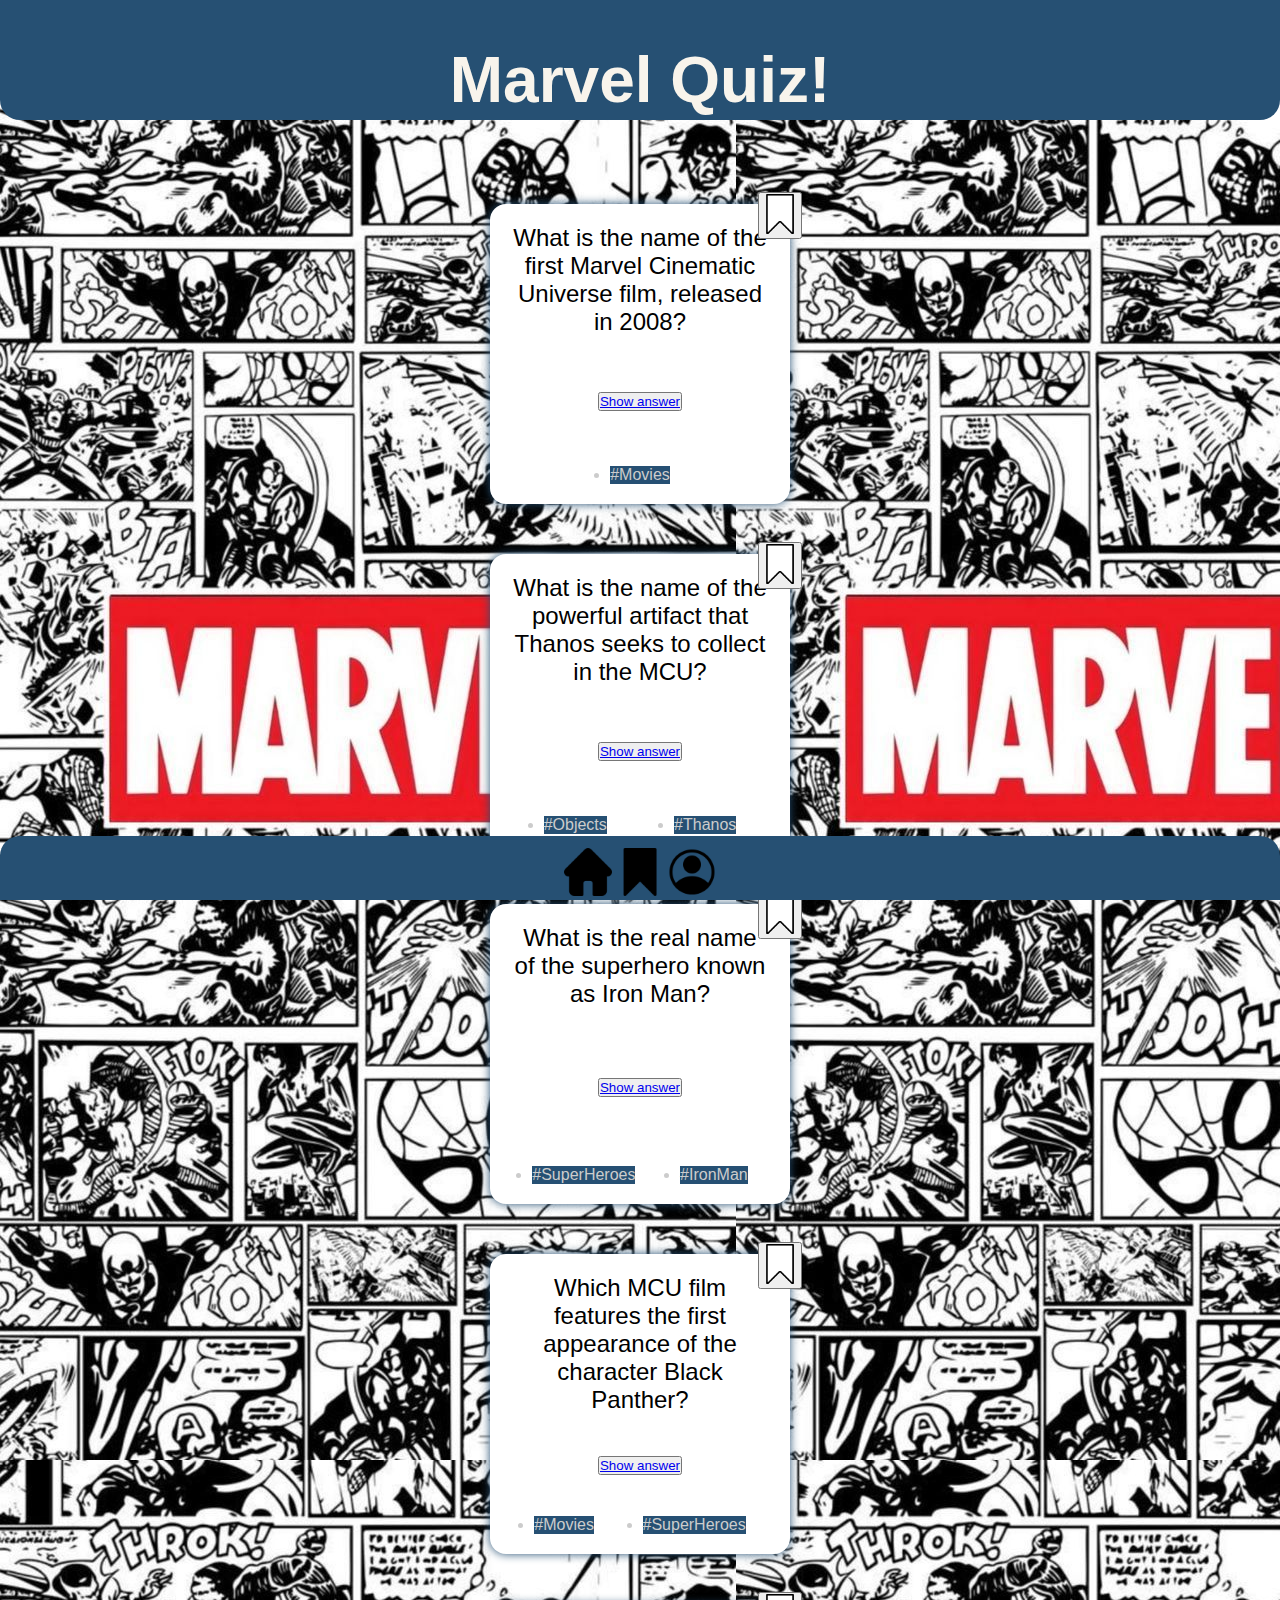
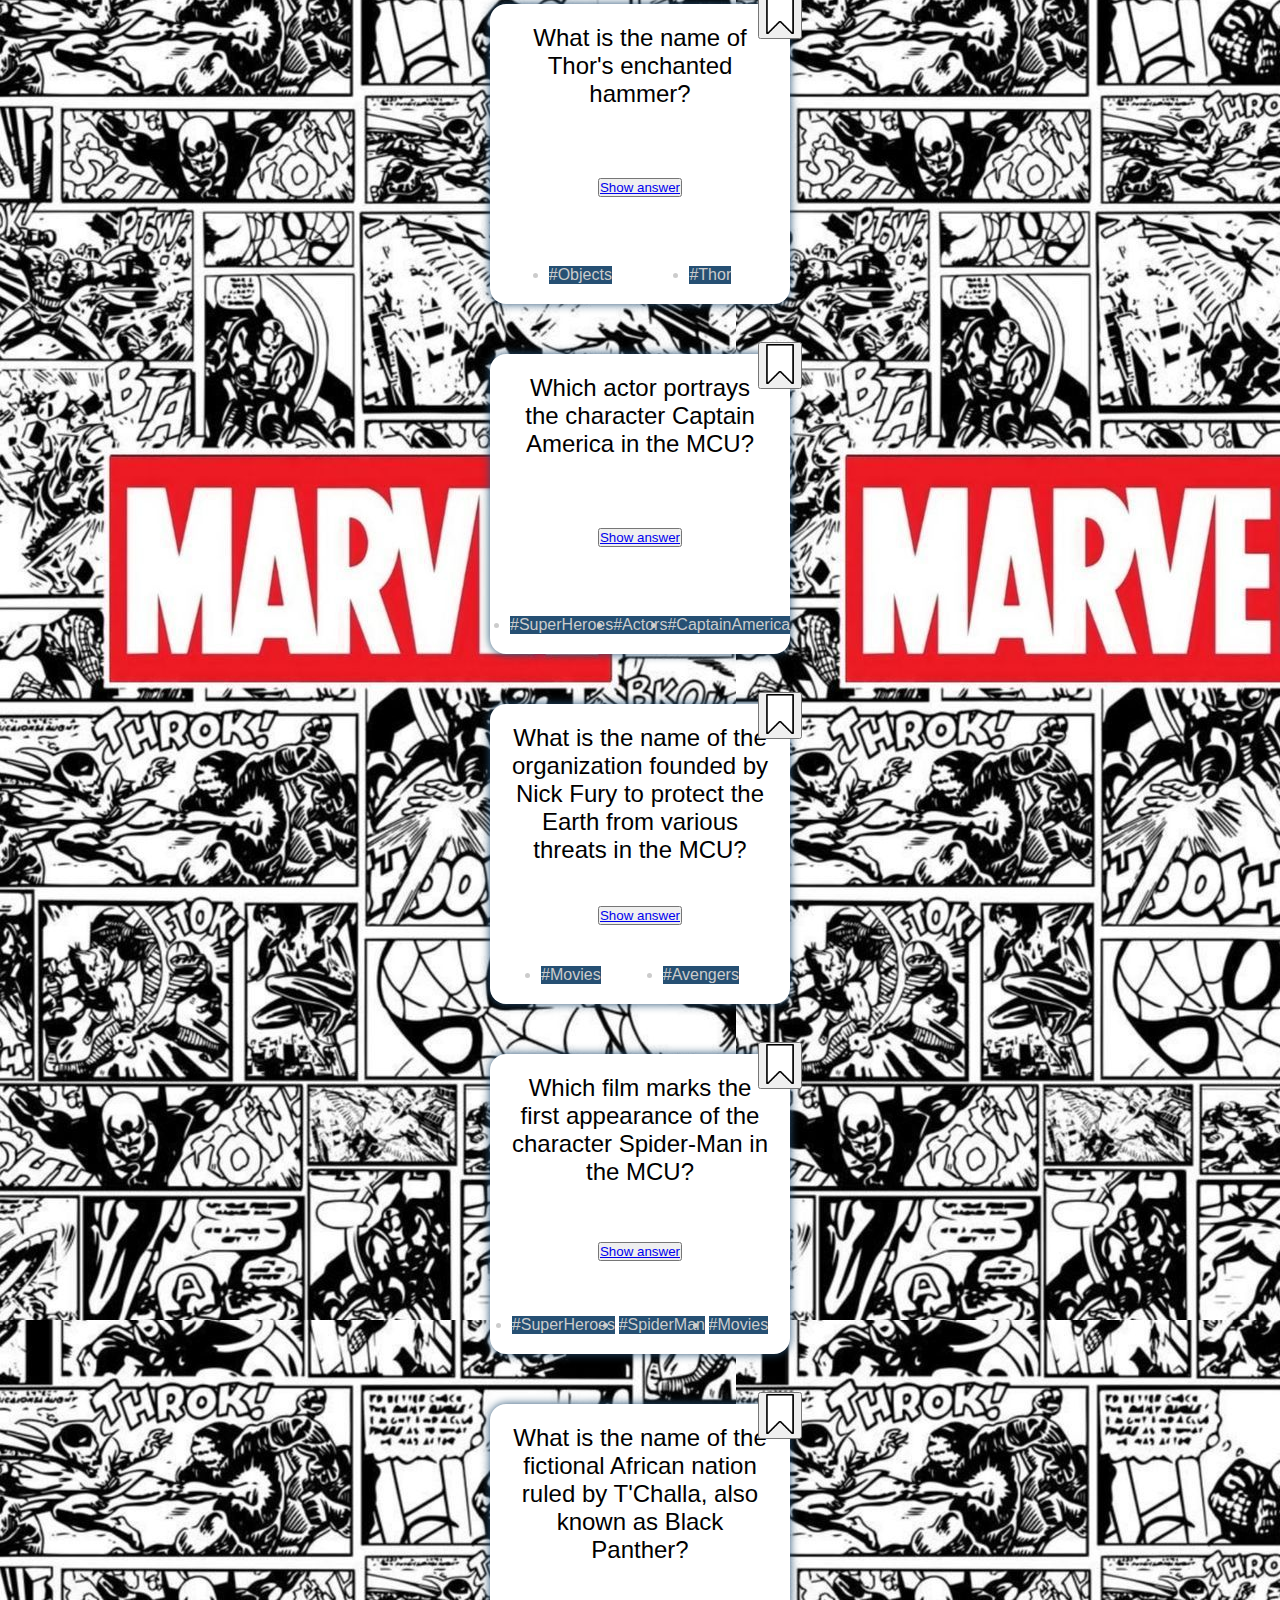
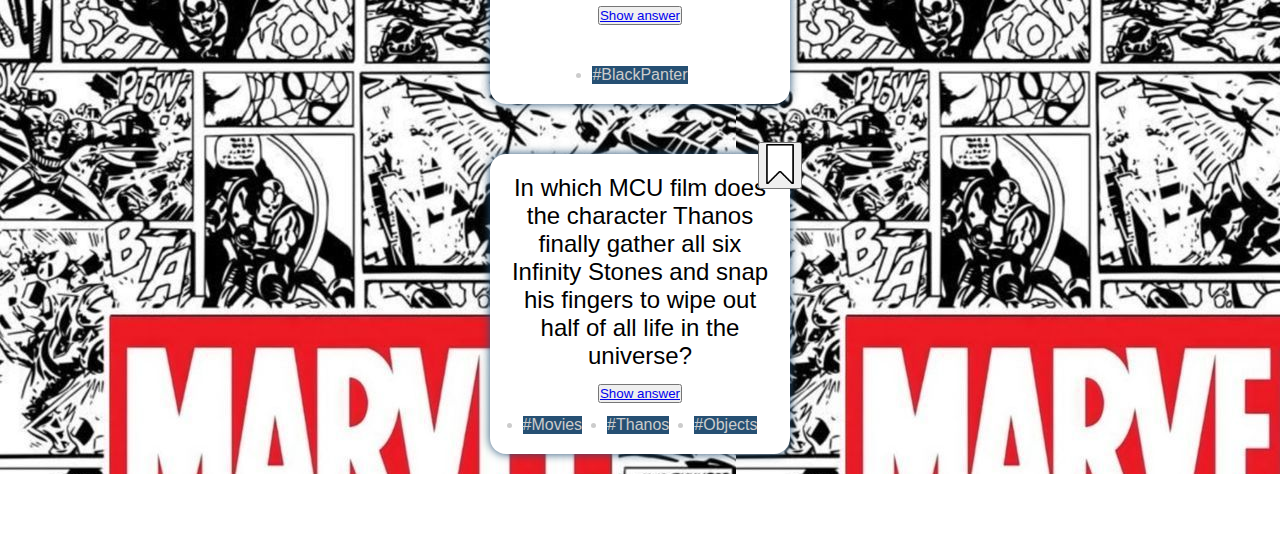
==== index.html @ 4fdebace "fixed footer problem" ====
<!DOCTYPE html>
<html lang="en">
  <head>
    <meta charset="UTF-8" />
    <meta name="viewport" content="width=device-width, initial-scale=1.0" />
    <title>Document</title>
    <link rel="stylesheet" href="style.css" />
  </head>
  <body>
    <header class="main-header">
      <h1 class="app-title">Marvel Quiz!</h1>
    </header>
    <main>
      <section class="card-section">
        <article class="question-card question-1">
          <button class="card__bookmark">
            <img
              src="./resources/bookmark.png"
              alt="Bookmark"
              style="width: 3em; height: 3em"
            />
          </button>
          <p class="question question-1">
            What is the name of the first Marvel Cinematic Universe film,
            released in 2008?
          </p>
          <button id="show">
            <a href="#show" id="show">Show answer</a>
            <p id="cont">
              Iron Man
              <a href="#hide" id="hide">Hide answer</a>
            </p>
          </button>
          <ul class="question-tags">
            <li>#Movies</li>
          </ul>
        </article>
        <article class="question-card question-2">
          <button class="card__bookmark">
            <img
              src="./resources/bookmark.png"
              alt="Bookmark"
              style="width: 3em; height: 3em"
            />
          </button>
          <p class="question question-2">
            What is the name of the powerful artifact that Thanos seeks to
            collect in the MCU?
          </p>
          <button id="show">
            <a href="#show" id="show">Show answer</a>
            <div id="cont">
              Infinity Stones
              <a href="#hide" id="hide">Hide answer</a>
            </div>
          </button>
          <ul class="question-tags">
            <li>#Objects</li>
            <li>#Thanos</li>
          </ul>
        </article>
        <article class="question-card question-1">
          <button class="card__bookmark">
            <img
              src="./resources/bookmark.png"
              alt="Bookmark"
              style="width: 3em; height: 3em"
            />
          </button>
          <p class="question question-3">
            What is the real name of the superhero known as Iron Man?
          </p>
          <button id="show">
            <a href="#show" id="show">Show answer</a>
            <div id="cont">
              Tony Stark
              <a href="#hide" id="hide">Hide answer</a>
            </div>
          </button>
          <ul class="question-tags">
            <li>#SuperHeroes</li>
            <li>#IronMan</li>
          </ul>
        </article>
        <article class="question-card question-4">
          <button class="card__bookmark">
            <img
              src="./resources/bookmark.png"
              alt="Bookmark"
              style="width: 3em; height: 3em"
            />
          </button>
          <p class="question question-4">
            Which MCU film features the first appearance of the character Black
            Panther?
          </p>
          <button id="show">
            <a href="#show" id="show">Show answer</a>
            <div id="cont">
              Captain America: Civil War
              <a href="#hide" id="hide">Hide answer</a>
            </div>
          </button>
          <ul class="question-tags">
            <li>#Movies</li>
            <li>#SuperHeroes</li>
          </ul>
        </article>
        <article class="question-card question-5">
          <button class="card__bookmark">
            <img
              src="./resources/bookmark.png"
              alt="Bookmark"
              style="width: 3em; height: 3em"
            />
          </button>
          <p class="question question-5">
            What is the name of Thor's enchanted hammer?
          </p>
          <button id="show">
            <a href="#show" id="show">Show answer</a>
            <div id="cont">
              Mjolnir
              <a href="#hide" id="hide">Hide answer</a>
            </div>
          </button>
          <ul class="question-tags">
            <li>#Objects</li>
            <li>#Thor</li>
          </ul>
        </article>
        <article class="question-card question-6">
          <button class="card__bookmark">
            <img
              src="./resources/bookmark.png"
              alt="Bookmark"
              style="width: 3em; height: 3em"
            />
          </button>
          <p class="question question-6">
            Which actor portrays the character Captain America in the MCU?
          </p>
          <button id="show">
            <a href="#show" id="show">Show answer</a>
            <div id="cont">
              Chris Evans
              <a href="#hide" id="hide">Hide answer</a>
            </div>
          </button>
          <ul class="question-tags">
            <li>#SuperHeroes</li>
            <li>#Actors</li>
            <li>#CaptainAmerica</li>
          </ul>
        </article>
        <article class="question-card question-7">
          <button class="card__bookmark">
            <img
              src="./resources/bookmark.png"
              alt="Bookmark"
              style="width: 3em; height: 3em"
            />
          </button>
          <p class="question question-7">
            What is the name of the organization founded by Nick Fury to protect
            the Earth from various threats in the MCU?
          </p>
          <button id="show">
            <a href="#show" id="show">Show answer</a>
            <div id="cont">
              S.H.I.E.L.D. (Strategic Homeland Intervention, Enforcement, and
              Logistics Division)
              <a href="#hide" id="hide">Hide answer</a>
            </div>
          </button>
          <ul class="question-tags">
            <li>#Movies</li>
            <li>#Avengers</li>
          </ul>
        </article>
        <article class="question-card question-8">
          <button class="card__bookmark">
            <img
              src="./resources/bookmark.png"
              alt="Bookmark"
              style="width: 3em; height: 3em"
            />
          </button>
          <p class="question question-8">
            Which film marks the first appearance of the character Spider-Man in
            the MCU?
          </p>
          <button id="show">
            <a href="#show" id="show">Show answer</a>
            <div id="cont">
              Captain America: Civil War
              <a href="#hide" id="hide">Hide answer</a>
            </div>
          </button>
          <ul class="question-tags">
            <li>#SuperHeroes</li>
            <li>#SpiderMan</li>
            <li>#Movies</li>
          </ul>
        </article>
        <article class="question-card question-9">
          <button class="card__bookmark">
            <img
              src="./resources/bookmark.png"
              alt="Bookmark"
              style="width: 3em; height: 3em"
            />
          </button>
          <p class="question question-9">
            What is the name of the fictional African nation ruled by T'Challa,
            also known as Black Panther?
          </p>
          <button id="show">
            <a href="#show" id="show">Show answer</a>
            <div id="cont">
              Wakanda
              <a href="#hide" id="hide">Hide answer</a>
            </div>
          </button>
          <ul class="question-tags">
            <li>#BlackPanter</li>
          </ul>
        </article>
        <article class="question-card question-10">
          <button class="card__bookmark">
            <img
              src="./resources/bookmark.png"
              alt="Bookmark"
              style="width: 3em; height: 3em"
            />
          </button>
          <p class="question question-10">
            In which MCU film does the character Thanos finally gather all six
            Infinity Stones and snap his fingers to wipe out half of all life in
            the universe?
          </p>
          <button id="show">
            <a href="#show" id="show">Show answer</a>
            <div id="cont">
              Avengers: Infinity War
              <a href="#hide" id="hide">Hide answer</a>
            </div>
          </button>
          <ul class="question-tags">
            <li>#Movies</li>
            <li>#Thanos</li>
            <li>#Objects</li>
          </ul>
        </article>
      </section>
    </main>
    <footer class="main-footer">
      <nav class="navbar">
        <a class="navbar-link" href="#"
          ><img
            src="./resources/home_filled.png"
            alt="Home"
            style="width: 3em; height: 3em"
        /></a>
        <a class="navbar-link" href="#"
          ><img
            src="./resources/bookmark_filled.png"
            alt="Bookmarks"
            style="width: 3em; height: 3em"
        /></a>
        <a class="navbar-link" href="#"
          ><img
            src="./resources/profile_filled.png"
            alt="Profile"
            style="width: 3em; height: 3em"
        /></a>
      </nav>
    </footer>
  </body>
</html>
---- style.css ----
:root {
  /* color variables */

  /* sizes variables */

  --general-gap: 20px;

  --header-title: 4rem;
  --header-title-line-height: 5rem;

  --regular-text: 1rem;
  --regular-text-line-height: 1.5rem;

  /* calculations */

  --header-height: calc(
    var(--header-title-line-height) + (2 * var(--general-gap))
  );

  --nav-height: calc(
    var(--regular-text-line-height) + (2 * var(--general-gap))
  );

  --main-margin-top: calc(var(--header-height) + var(--nav-height));
}

*,
*::before,
*::after {
  box-sizing: border-box;
  padding: 0;
  margin: 0;
}

* {
  text-align: center;
  font-family: "Franklin Gothic Medium", "Arial Narrow", Arial, sans-serif;
}

.body {
  font-family: "Franklin Gothic Medium", "Arial Narrow", Arial, sans-serif;
  background-color: #cccccc;
  max-width: 400px;
  background-image: url("./images/marvel-wallpaper.jpeg");
}

.main-header {
  position: fixed;
  top: 0;
  z-index: 1;
  margin: 0 auto;
  background: #265073;
  border-bottom-left-radius: var(--general-gap);
  border-bottom-right-radius: var(--general-gap);
  width: 100%;
  height: var(--header-height);
  top: 0;
  display: flex;
  justify-content: center;
}

.app-title {
  padding: var(--general-gap);
  color: #f8f4ec;
  font-family: "Franklin Gothic Medium", "Arial Narrow", Arial, sans-serif;
  font-size: var(--header-title);
  line-height: var(--header-height);
  z-index: 1;
}

main {
  padding: 20px 0 20px 0;
  margin-bottom: var(--nav-height);
  background-image: url("./images/marvel-wallpaper.jpeg");
}

.card-section {
  display: flex;
  justify-content: center;
  align-items: center;
  gap: 50px;
  flex-direction: column;
  margin-top: var(--main-margin-top);
}

.question-card {
  position: relative;
  display: flex;
  flex-direction: column;
  justify-content: space-around;
  border-radius: 16px;
  padding: 20px;
  height: 300px;
  max-width: 300px;
  font-size: 1.5rem;
  background: #fff;
  box-shadow: 0px 0px 10px #265073;
}

/* Code from: https://stackoverflow.com/questions/40312901/showing-and-
hiding-something-with-pure-css-with-show-and-hide-button */

#cont {
  display: none;
}
#show:target #cont {
  display: inline-block;
}
#show:target #show {
  display: none;
}

.question {
  display: flex;
  flex-wrap: wrap;
  justify-content: center;
  align-items: flex-start;
}

.card__bookmark {
  position: absolute;
  top: -12px;
  right: -12px;
  background-color: none;
}

li {
  background-color: #265073;
  color: #cccccc;
  font-size: 16px;
}

button {
  margin: auto;
}

.card-answer {
  display: flex;
  justify-content: center;
  background-color: #9ad0c2;
  width: auto;
  padding: auto;
  border: 1px solid black;
}

.question-tags {
  display: flex;
  flex-direction: row;
  justify-content: space-around;
  align-items: flex-end;
}

footer {
  position: fixed;
  z-index: 1;
  background: #265073;
  border-top-left-radius: var(--general-gap);
  border-top-right-radius: var(--general-gap);
  width: 100%;
  height: var(--nav-height);
  bottom: 0;
  display: flex;
  justify-content: space-around;
  align-items: flex-end;
}

nav {
  margin-top: var(--nav-height);
}
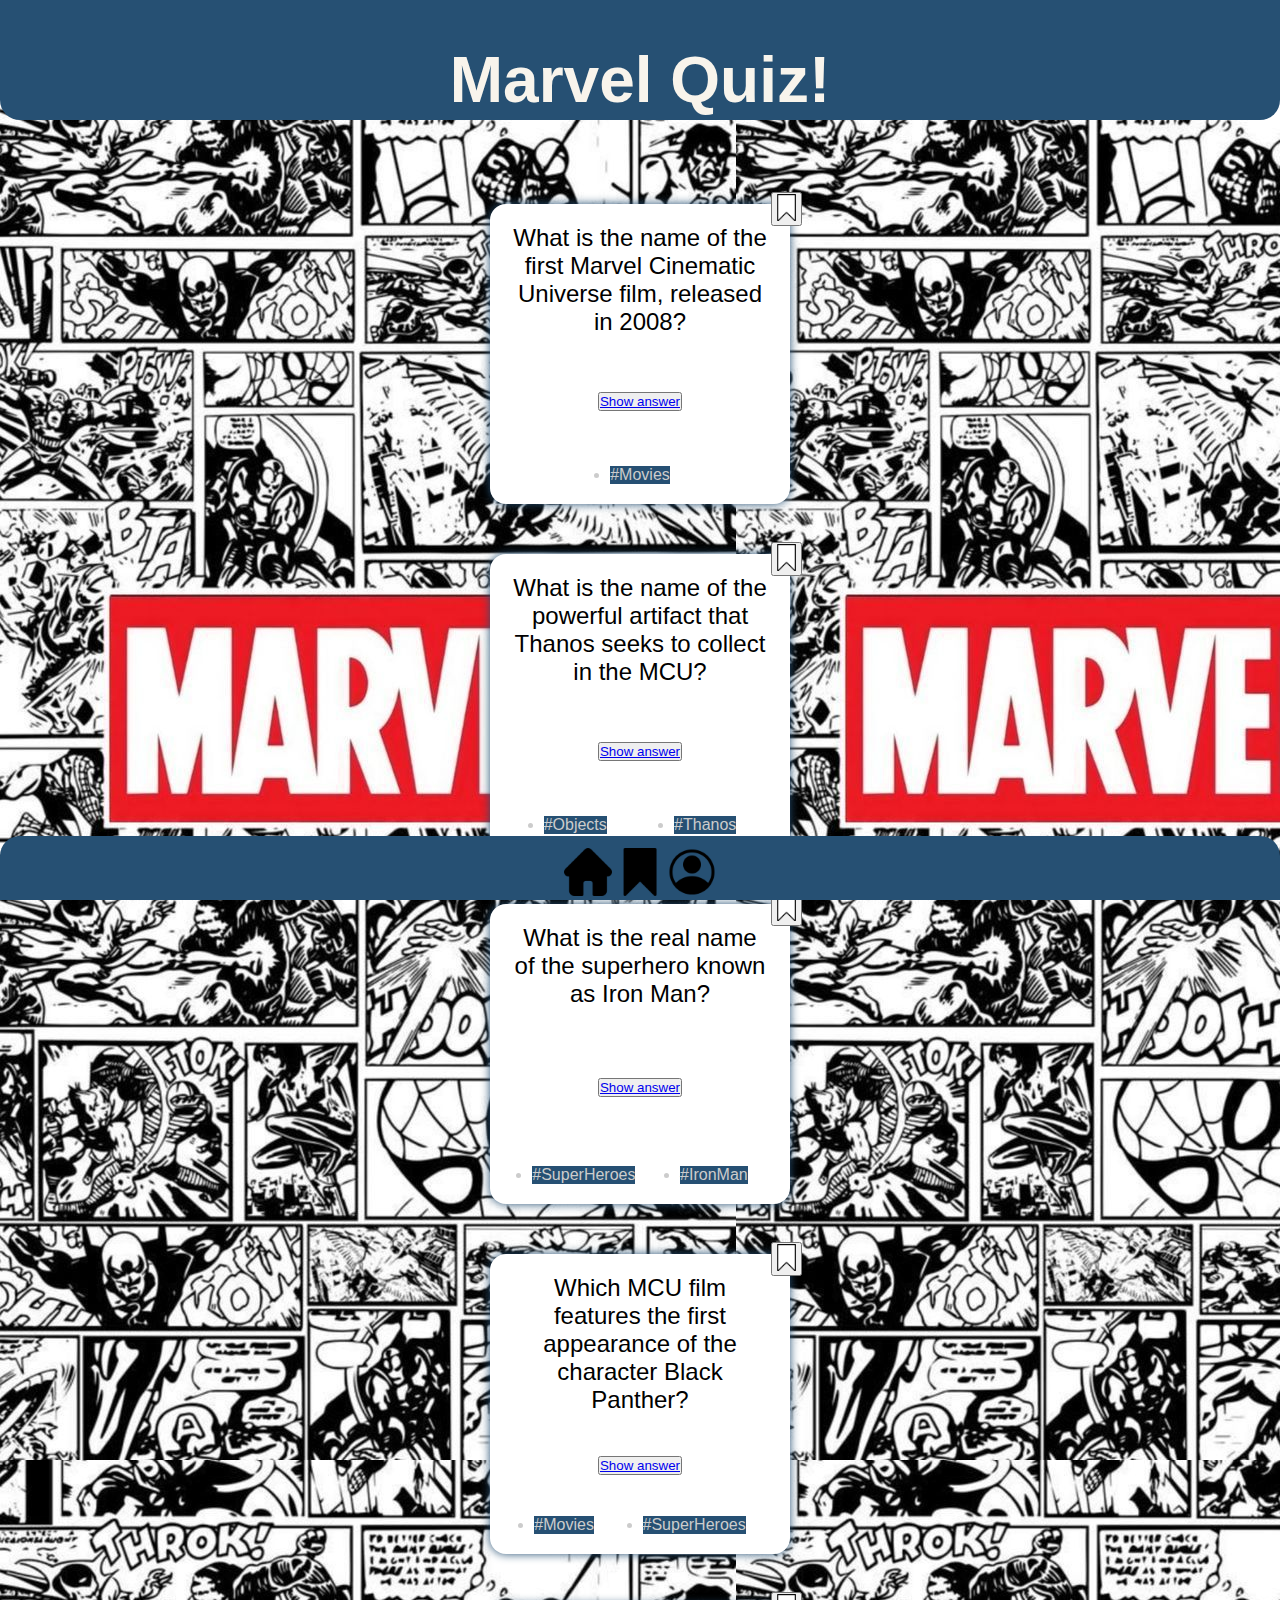
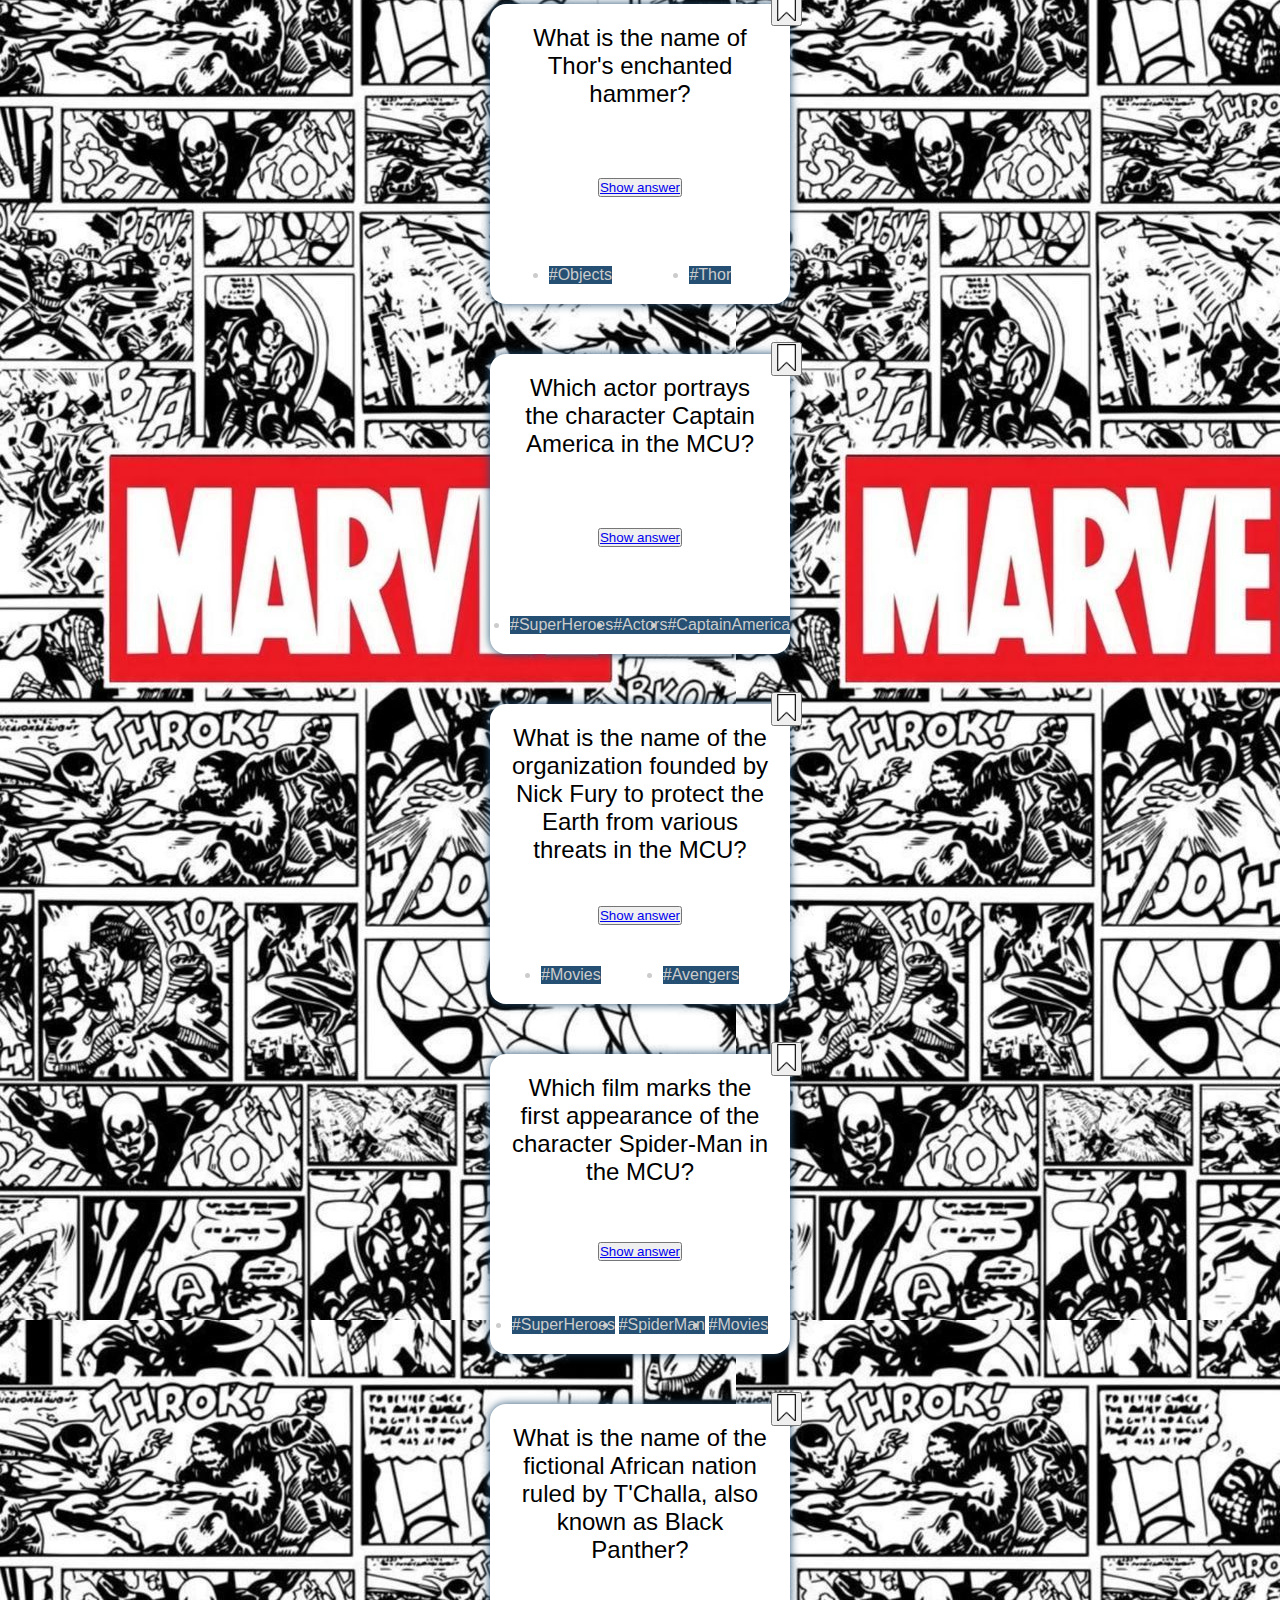
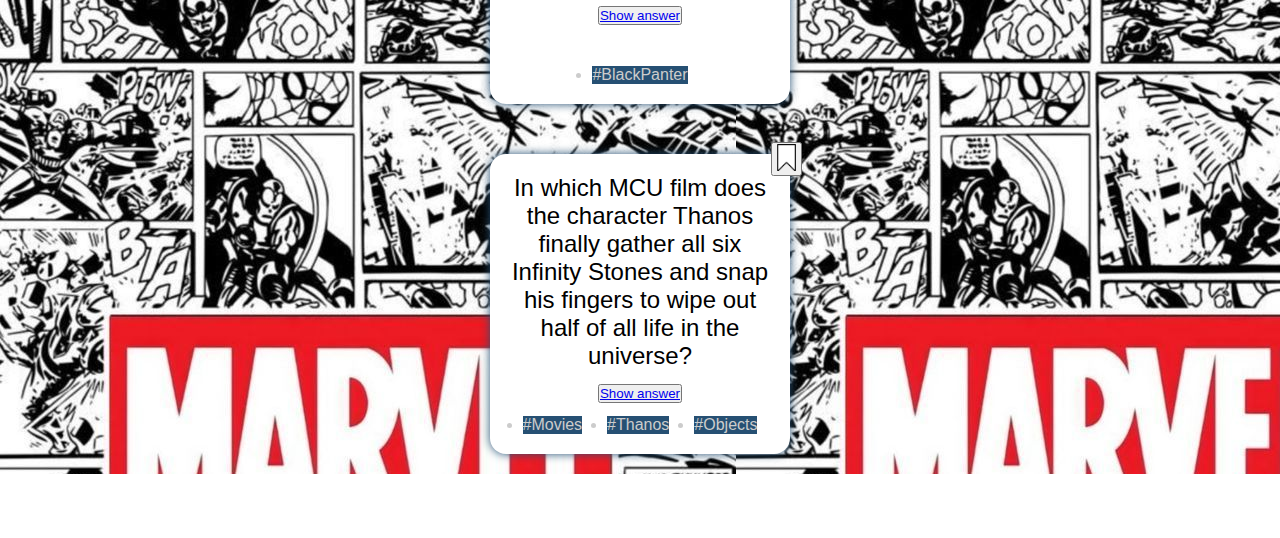
==== commit 406a8860: "Fixed problem with footer" ====
--- a/index.html
+++ b/index.html
@@ -17,7 +17,7 @@
             <img
               src="./resources/bookmark.png"
               alt="Bookmark"
-              style="width: 3em; height: 3em"
+              style="width: 2em; height: 2em"
             />
           </button>
           <p class="question question-1">
@@ -40,7 +40,7 @@
             <img
               src="./resources/bookmark.png"
               alt="Bookmark"
-              style="width: 3em; height: 3em"
+              style="width: 2em; height: 2em"
             />
           </button>
           <p class="question question-2">
@@ -64,7 +64,7 @@
             <img
               src="./resources/bookmark.png"
               alt="Bookmark"
-              style="width: 3em; height: 3em"
+              style="width: 2em; height: 2em"
             />
           </button>
           <p class="question question-3">
@@ -87,7 +87,7 @@
             <img
               src="./resources/bookmark.png"
               alt="Bookmark"
-              style="width: 3em; height: 3em"
+              style="width: 2em; height: 2em"
             />
           </button>
           <p class="question question-4">
@@ -111,7 +111,7 @@
             <img
               src="./resources/bookmark.png"
               alt="Bookmark"
-              style="width: 3em; height: 3em"
+              style="width: 2em; height: 2em"
             />
           </button>
           <p class="question question-5">
@@ -134,7 +134,7 @@
             <img
               src="./resources/bookmark.png"
               alt="Bookmark"
-              style="width: 3em; height: 3em"
+              style="width: 2em; height: 2em"
             />
           </button>
           <p class="question question-6">
@@ -158,7 +158,7 @@
             <img
               src="./resources/bookmark.png"
               alt="Bookmark"
-              style="width: 3em; height: 3em"
+              style="width: 2em; height: 2em"
             />
           </button>
           <p class="question question-7">
@@ -183,7 +183,7 @@
             <img
               src="./resources/bookmark.png"
               alt="Bookmark"
-              style="width: 3em; height: 3em"
+              style="width: 2em; height: 2em"
             />
           </button>
           <p class="question question-8">
@@ -208,7 +208,7 @@
             <img
               src="./resources/bookmark.png"
               alt="Bookmark"
-              style="width: 3em; height: 3em"
+              style="width: 2em; height: 2em"
             />
           </button>
           <p class="question question-9">
@@ -231,7 +231,7 @@
             <img
               src="./resources/bookmark.png"
               alt="Bookmark"
-              style="width: 3em; height: 3em"
+              style="width: 2em; height: 2em"
             />
           </button>
           <p class="question question-10">
@@ -262,13 +262,13 @@
             alt="Home"
             style="width: 3em; height: 3em"
         /></a>
-        <a class="navbar-link" href="#"
+        <a class="navbar-link" href="bookmarks.html"
           ><img
             src="./resources/bookmark_filled.png"
             alt="Bookmarks"
             style="width: 3em; height: 3em"
         /></a>
-        <a class="navbar-link" href="#"
+        <a class="navbar-link" href="profile.html"
           ><img
             src="./resources/profile_filled.png"
             alt="Profile"
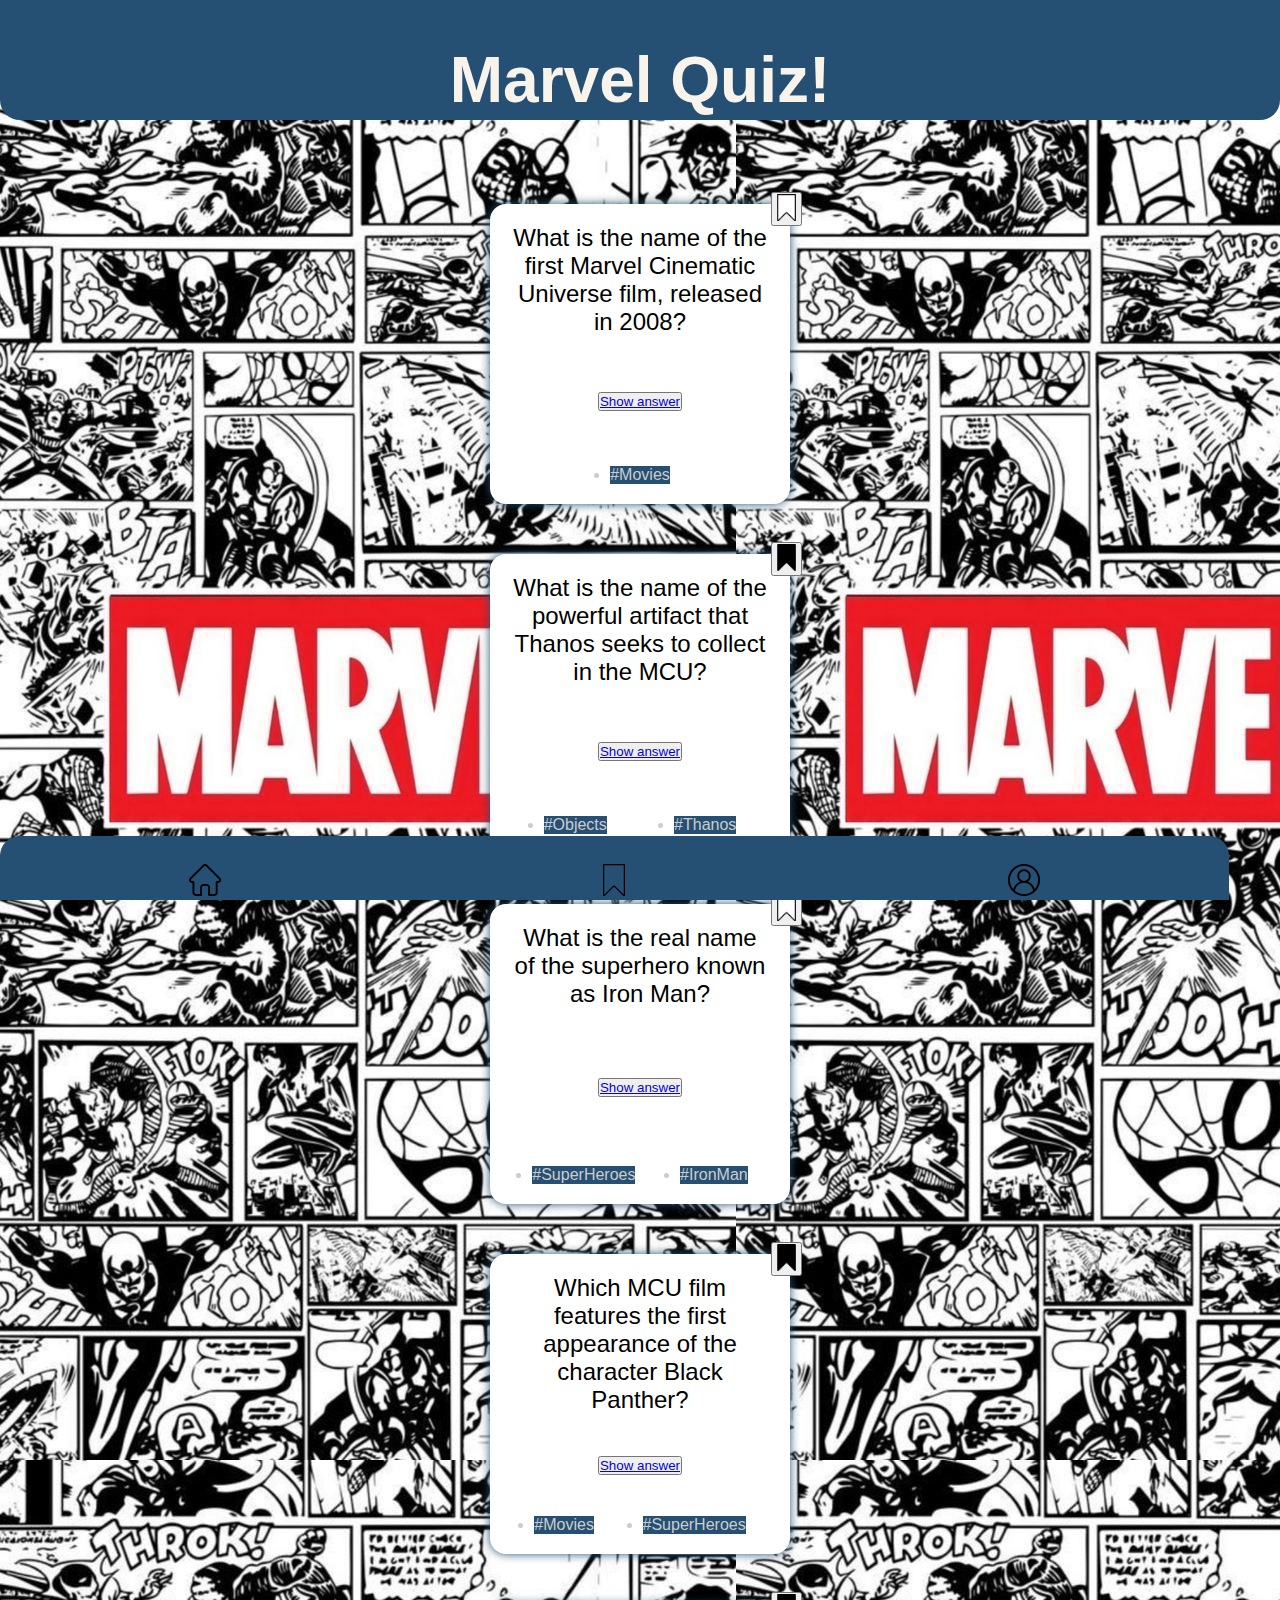
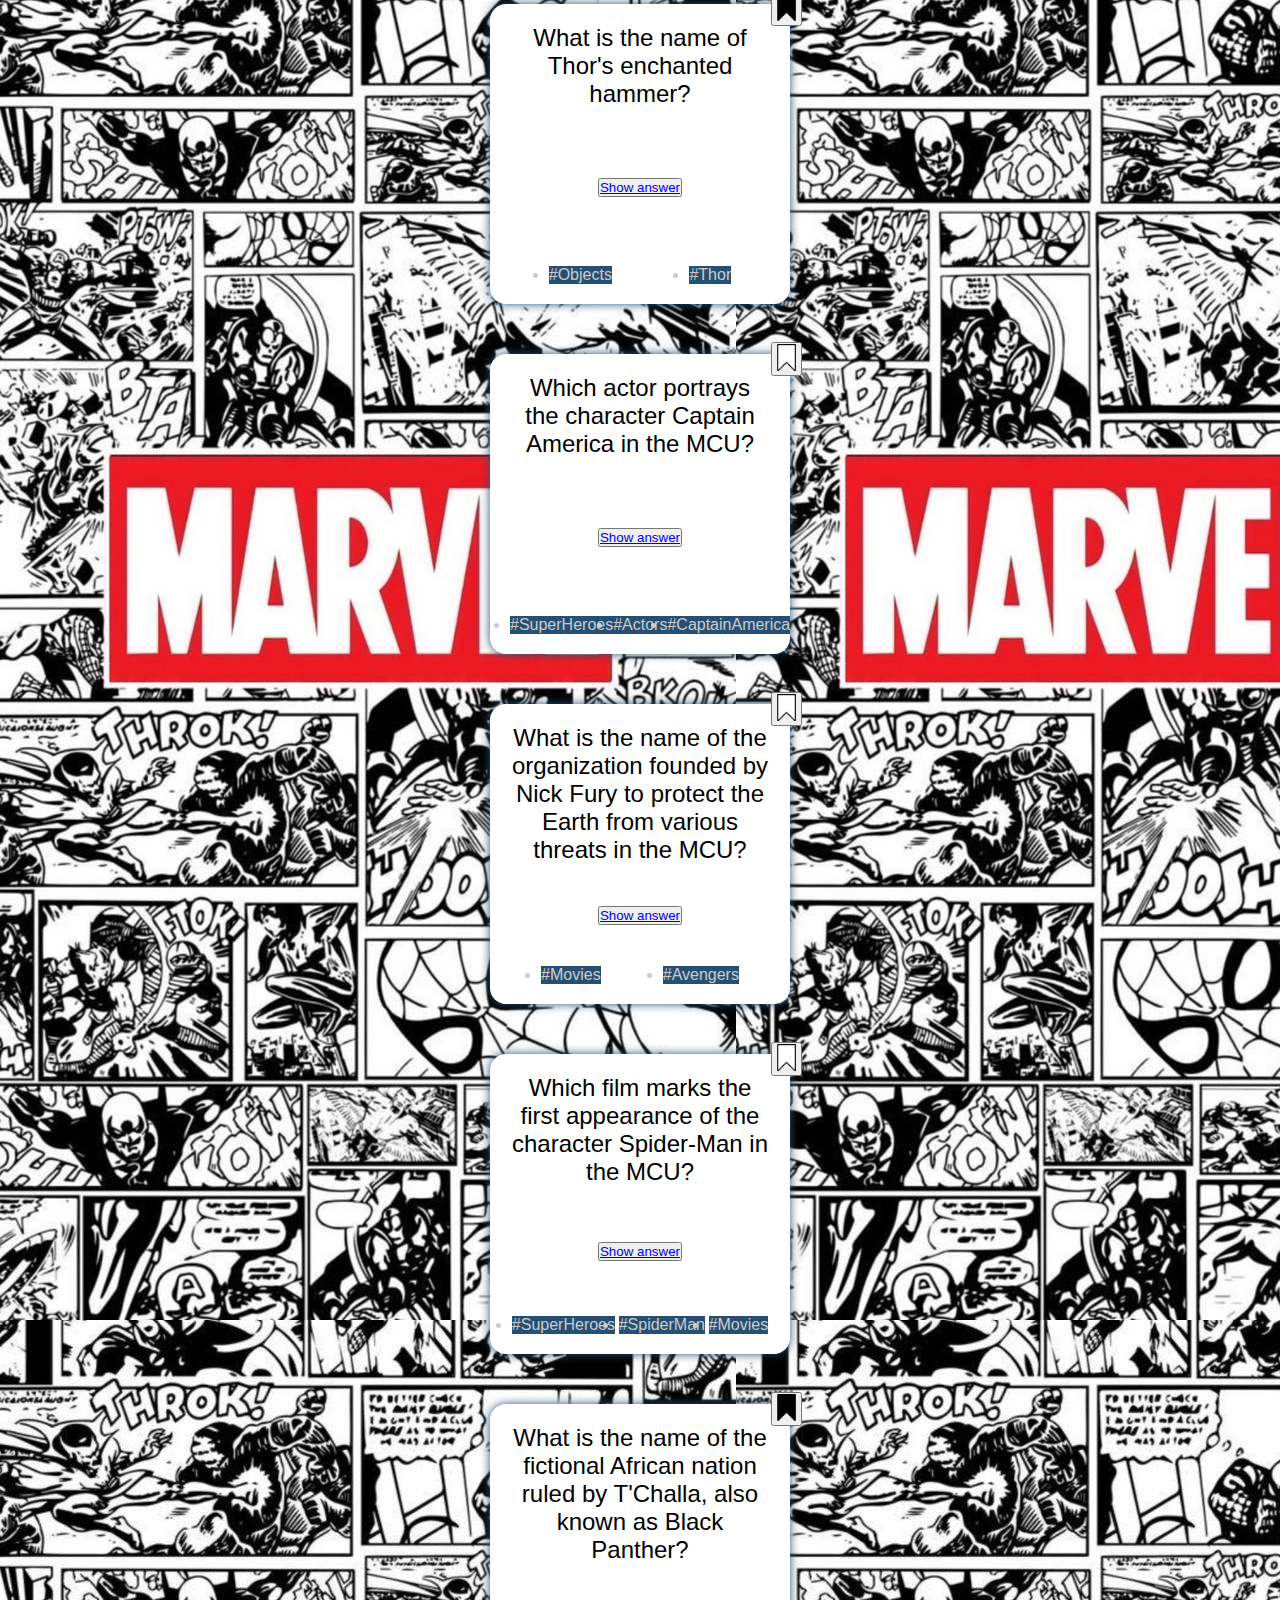
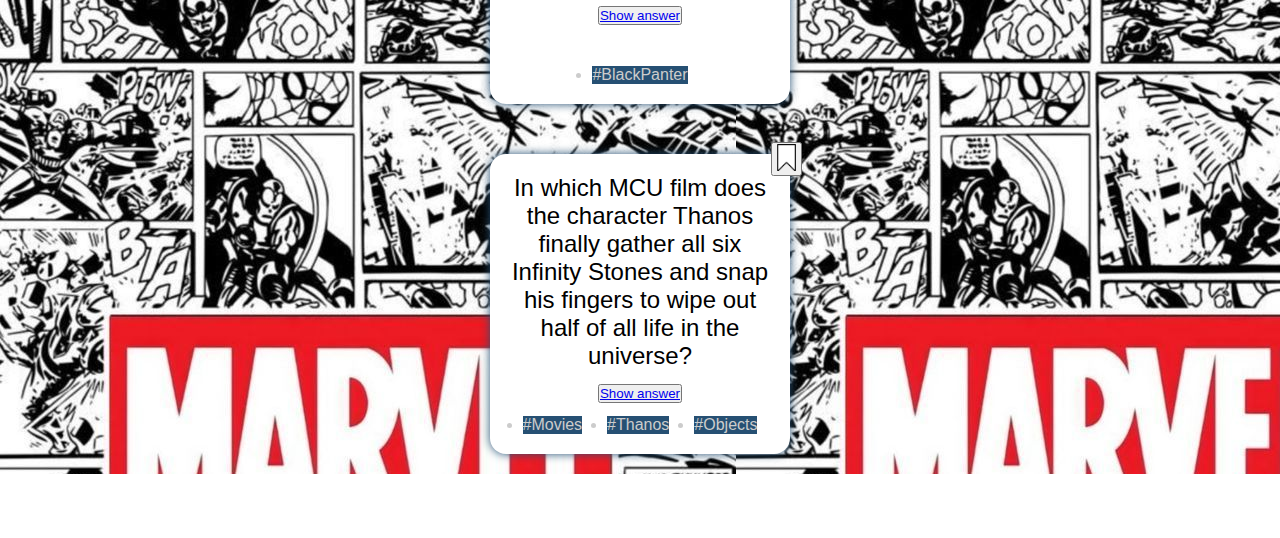
==== commit 6ae69984: "added bookmark section and empty profile section" ====
--- a/index.html
+++ b/index.html
@@ -38,7 +38,7 @@
         <article class="question-card question-2">
           <button class="card__bookmark">
             <img
-              src="./resources/bookmark.png"
+              src="./resources/bookmark_filled.png"
               alt="Bookmark"
               style="width: 2em; height: 2em"
             />
@@ -59,7 +59,7 @@
             <li>#Thanos</li>
           </ul>
         </article>
-        <article class="question-card question-1">
+        <article class="question-card question-3">
           <button class="card__bookmark">
             <img
               src="./resources/bookmark.png"
@@ -85,7 +85,7 @@
         <article class="question-card question-4">
           <button class="card__bookmark">
             <img
-              src="./resources/bookmark.png"
+              src="./resources/bookmark_filled.png"
               alt="Bookmark"
               style="width: 2em; height: 2em"
             />
@@ -109,7 +109,7 @@
         <article class="question-card question-5">
           <button class="card__bookmark">
             <img
-              src="./resources/bookmark.png"
+              src="./resources/bookmark_filled.png"
               alt="Bookmark"
               style="width: 2em; height: 2em"
             />
@@ -206,7 +206,7 @@
         <article class="question-card question-9">
           <button class="card__bookmark">
             <img
-              src="./resources/bookmark.png"
+              src="./resources/bookmark_filled.png"
               alt="Bookmark"
               style="width: 2em; height: 2em"
             />
@@ -256,23 +256,23 @@
     </main>
     <footer class="main-footer">
       <nav class="navbar">
-        <a class="navbar-link" href="#"
+        <a class="navbar-link" href="./index.html"
           ><img
-            src="./resources/home_filled.png"
+            src="./resources/home.png"
             alt="Home"
-            style="width: 3em; height: 3em"
+            style="width: 2em; height: 2em"
         /></a>
-        <a class="navbar-link" href="bookmarks.html"
+        <a class="navbar-link" href="./bookmarks.html"
           ><img
-            src="./resources/bookmark_filled.png"
+            src="./resources/bookmark_transparent.png"
             alt="Bookmarks"
-            style="width: 3em; height: 3em"
+            style="width: 2em; height: 2em"
         /></a>
-        <a class="navbar-link" href="profile.html"
+        <a class="navbar-link" href="./profile.html"
           ><img
-            src="./resources/profile_filled.png"
+            src="./resources/profile.png"
             alt="Profile"
-            style="width: 3em; height: 3em"
+            style="width: 2em; height: 2em"
         /></a>
       </nav>
     </footer>
--- a/style.css
+++ b/style.css
@@ -117,13 +117,6 @@
   align-items: flex-start;
 }
 
-.card__bookmark {
-  position: absolute;
-  top: -12px;
-  right: -12px;
-  background-color: none;
-}
-
 li {
   background-color: #265073;
   color: #cccccc;
@@ -132,6 +125,13 @@
 
 button {
   margin: auto;
+}
+
+.card__bookmark {
+  position: absolute;
+  top: -12px;
+  right: -12px;
+  background-color: none;
 }
 
 .card-answer {
@@ -150,13 +150,13 @@
   align-items: flex-end;
 }
 
-footer {
+.navbar {
   position: fixed;
   z-index: 1;
   background: #265073;
   border-top-left-radius: var(--general-gap);
   border-top-right-radius: var(--general-gap);
-  width: 100%;
+  width: 96%;
   height: var(--nav-height);
   bottom: 0;
   display: flex;
@@ -164,6 +164,8 @@
   align-items: flex-end;
 }
 
-nav {
+.navbar img {
   margin-top: var(--nav-height);
+  width: 45px;
+  align-items: center;
 }
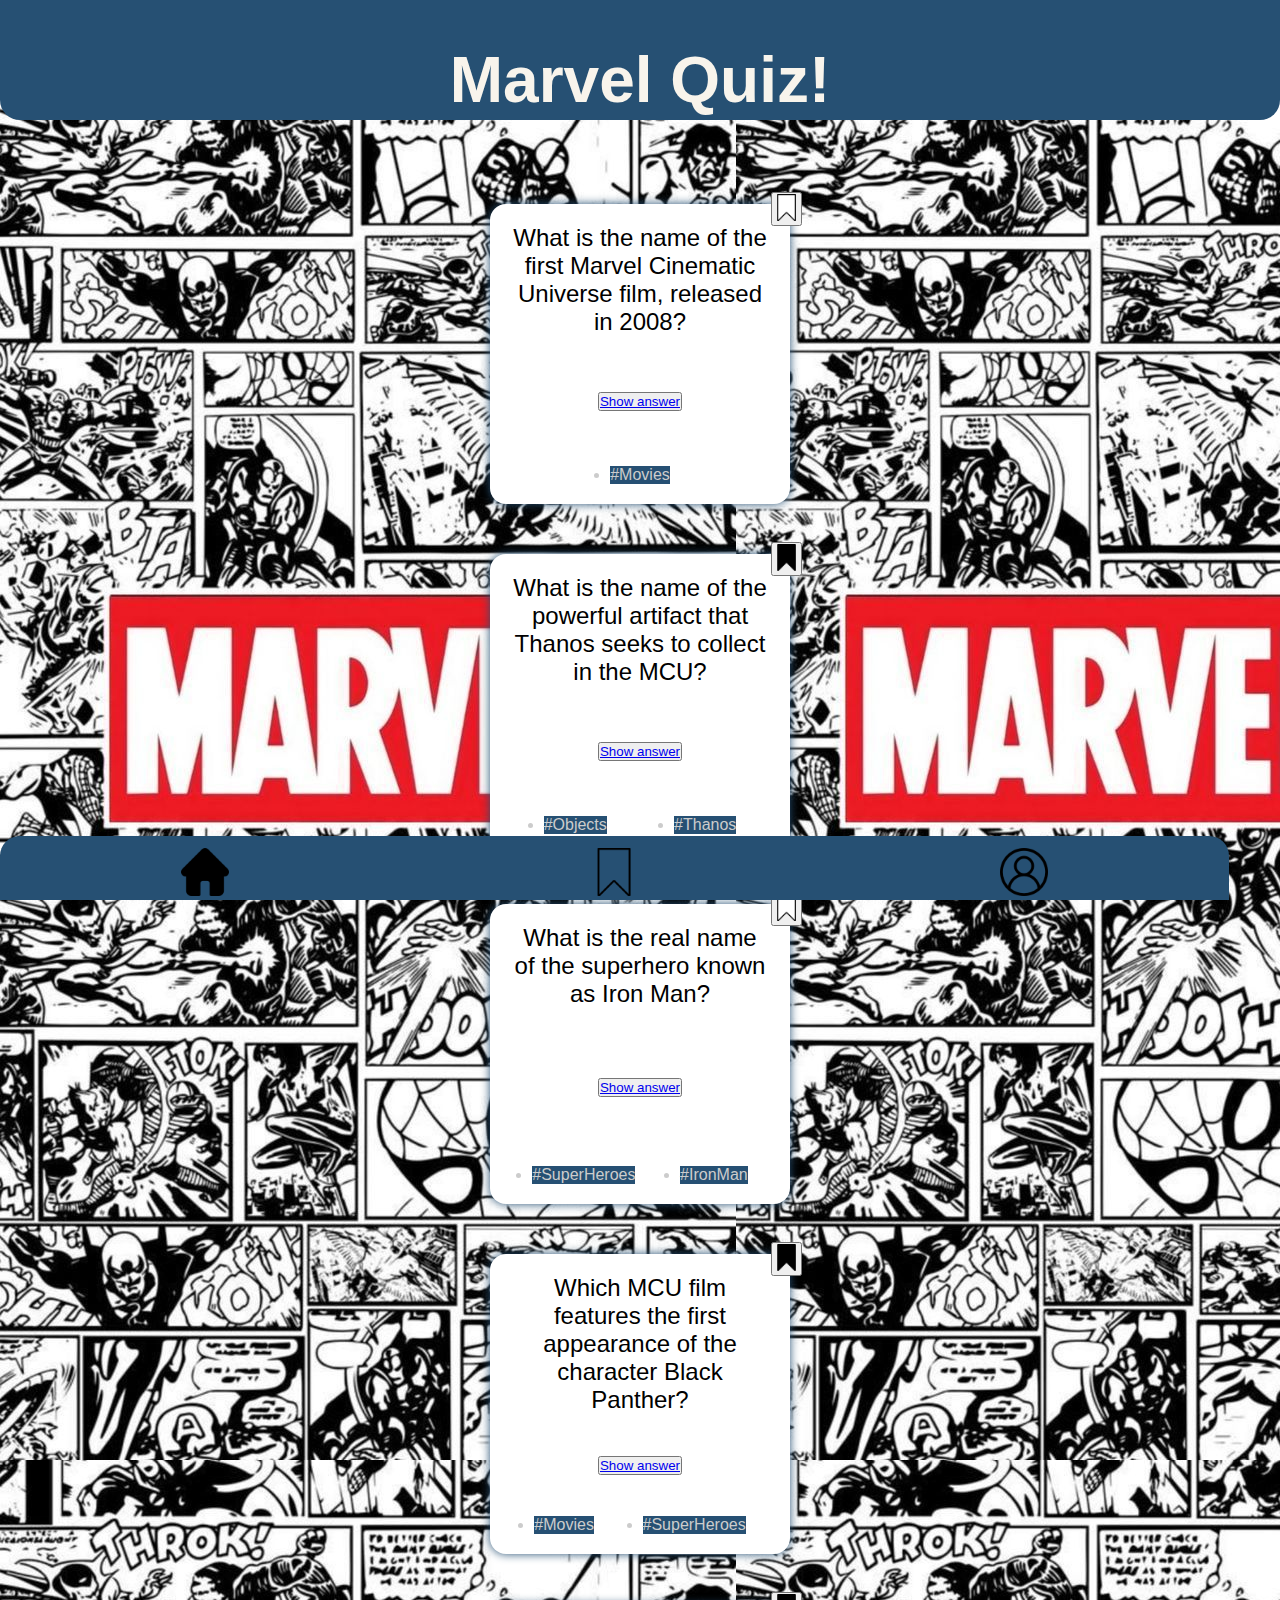
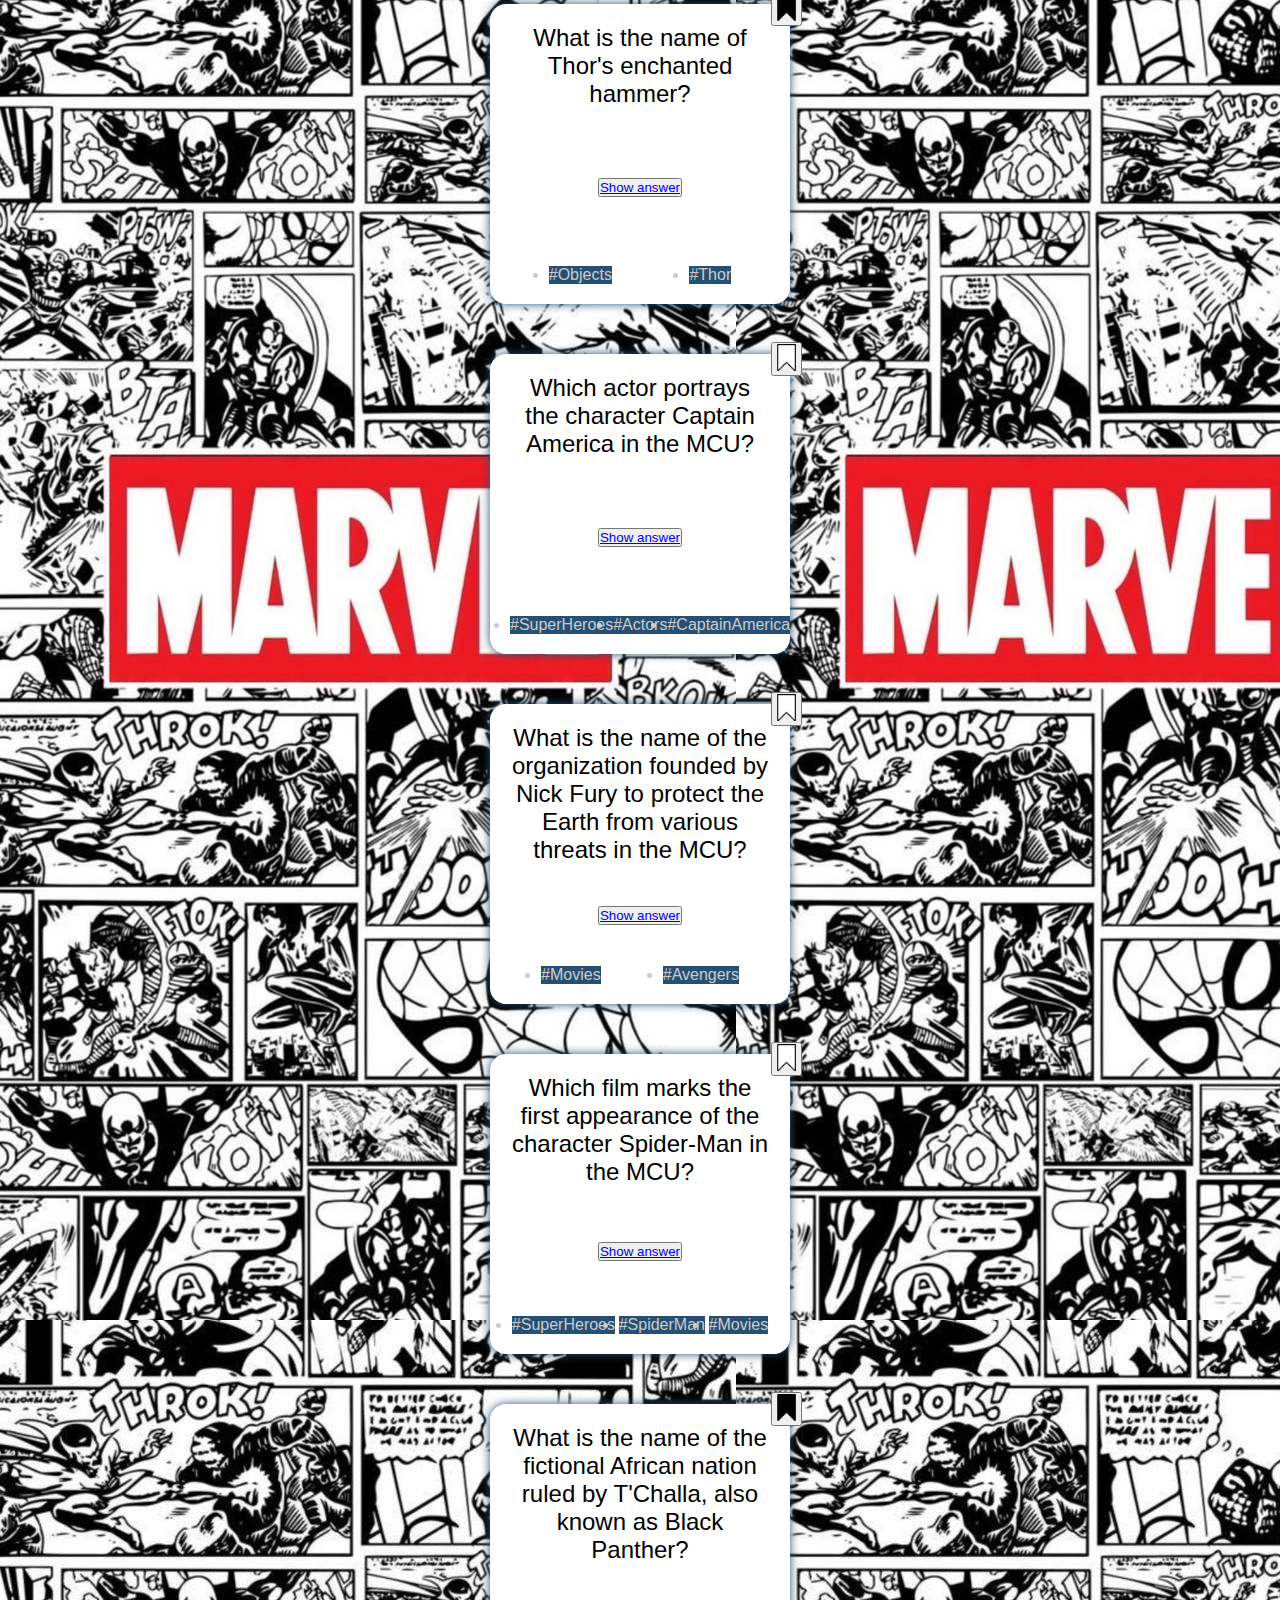
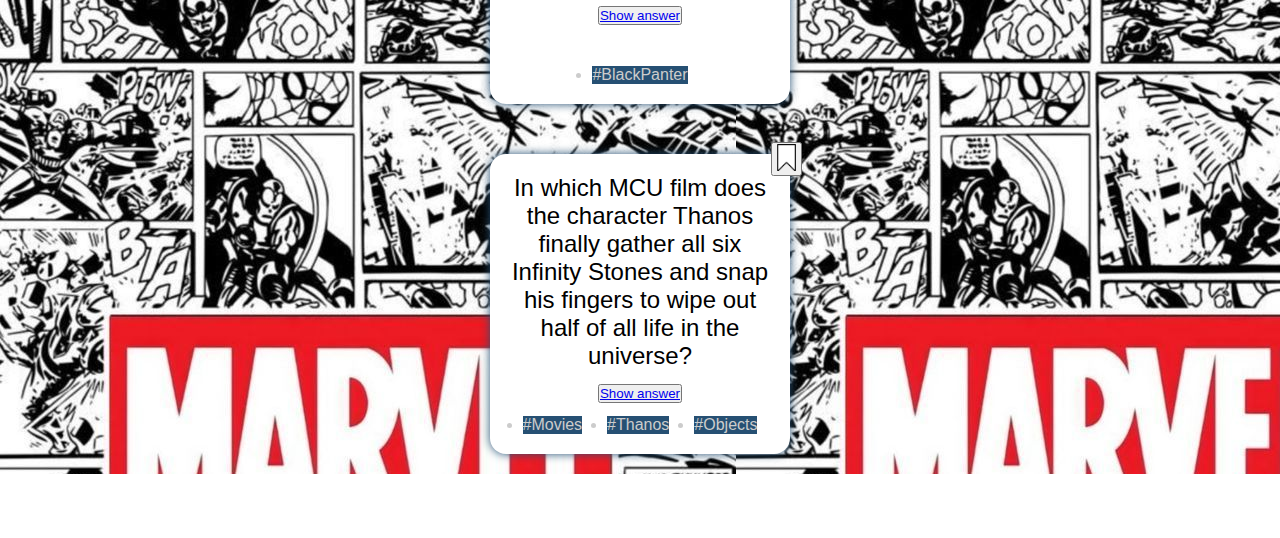
==== commit 0e507f6c: "added hover and filled to selected sections" ====
--- a/index.html
+++ b/index.html
@@ -258,21 +258,21 @@
       <nav class="navbar">
         <a class="navbar-link" href="./index.html"
           ><img
-            src="./resources/home.png"
+            src="./resources/home_filled.png"
             alt="Home"
-            style="width: 2em; height: 2em"
+            style="width: 3em; height: 3em"
         /></a>
         <a class="navbar-link" href="./bookmarks.html"
           ><img
             src="./resources/bookmark_transparent.png"
             alt="Bookmarks"
-            style="width: 2em; height: 2em"
+            style="width: 3em; height: 3em"
         /></a>
         <a class="navbar-link" href="./profile.html"
           ><img
             src="./resources/profile.png"
             alt="Profile"
-            style="width: 2em; height: 2em"
+            style="width: 3em; height: 3em"
         /></a>
       </nav>
     </footer>
--- a/style.css
+++ b/style.css
@@ -169,3 +169,9 @@
   width: 45px;
   align-items: center;
 }
+
+.navbar-link:hover {
+  background-color: #ff0202;
+  margin-top: auto;
+  width: auto;
+}
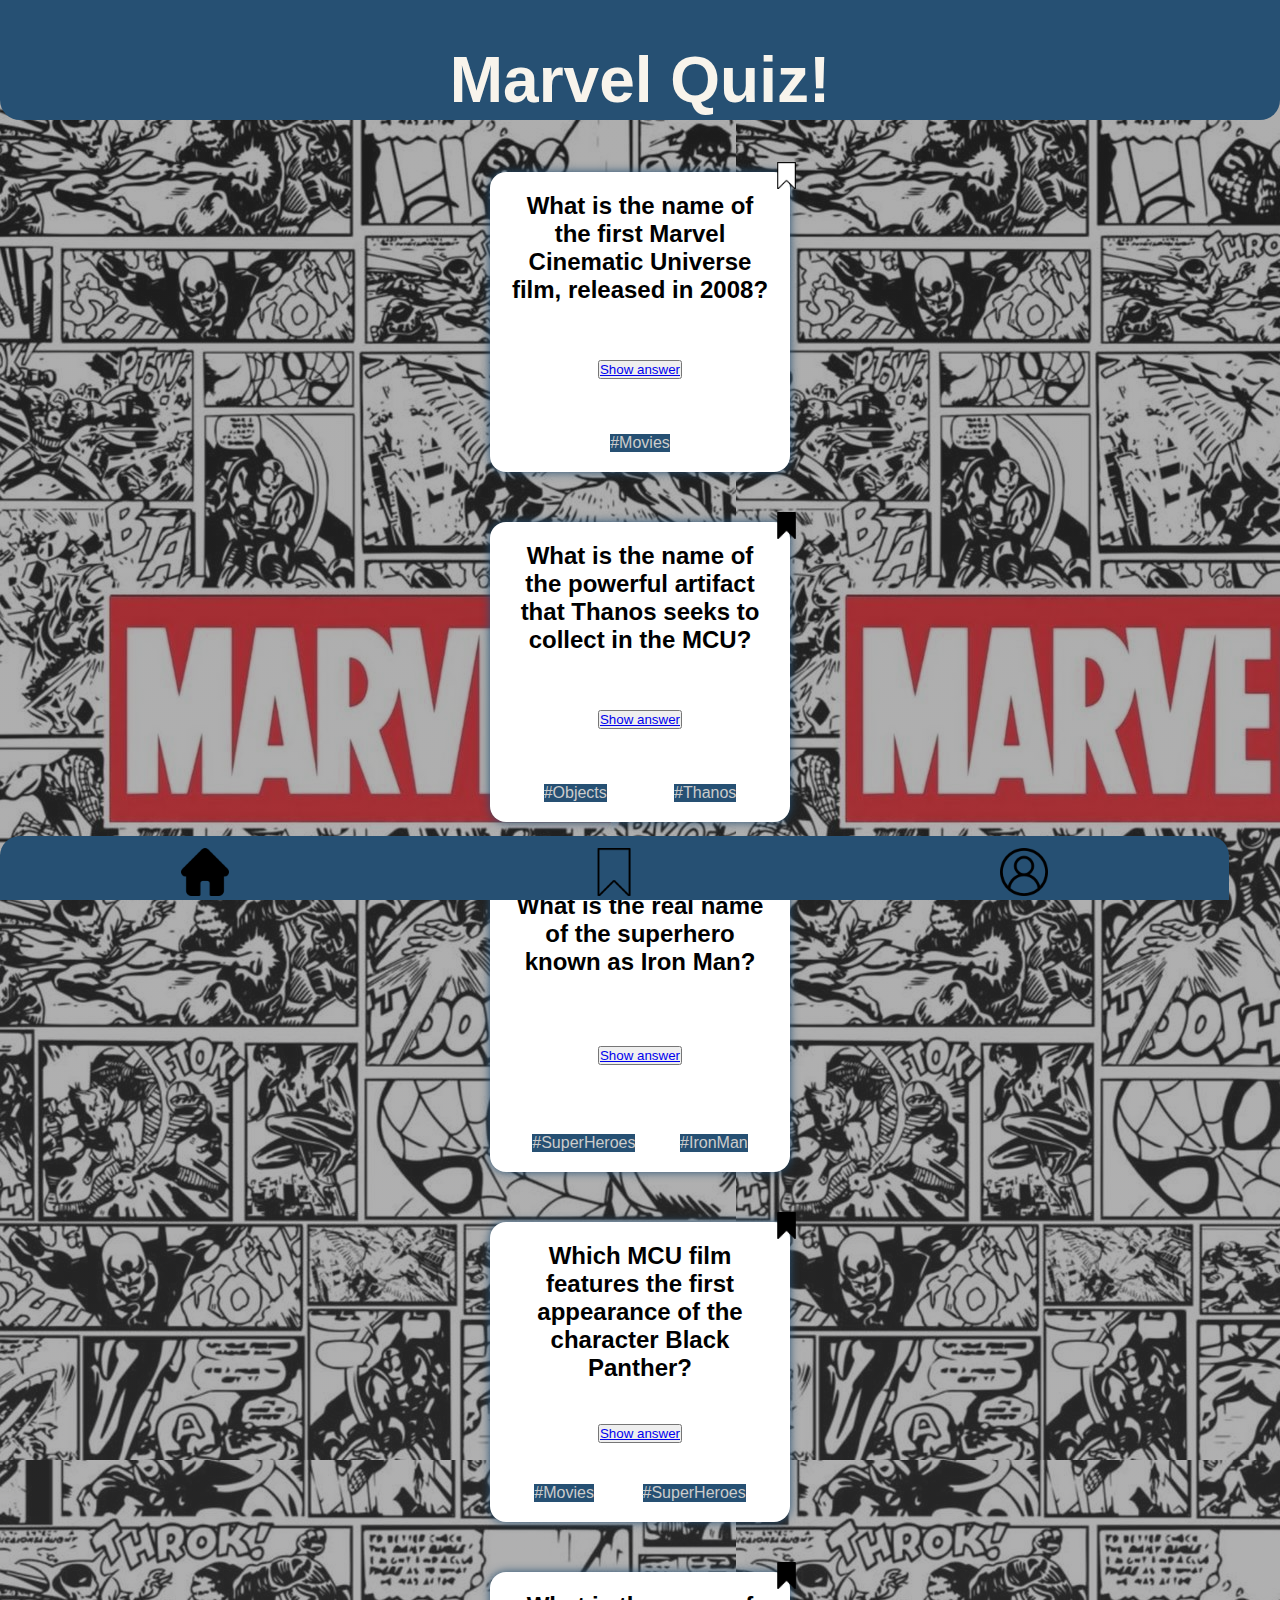
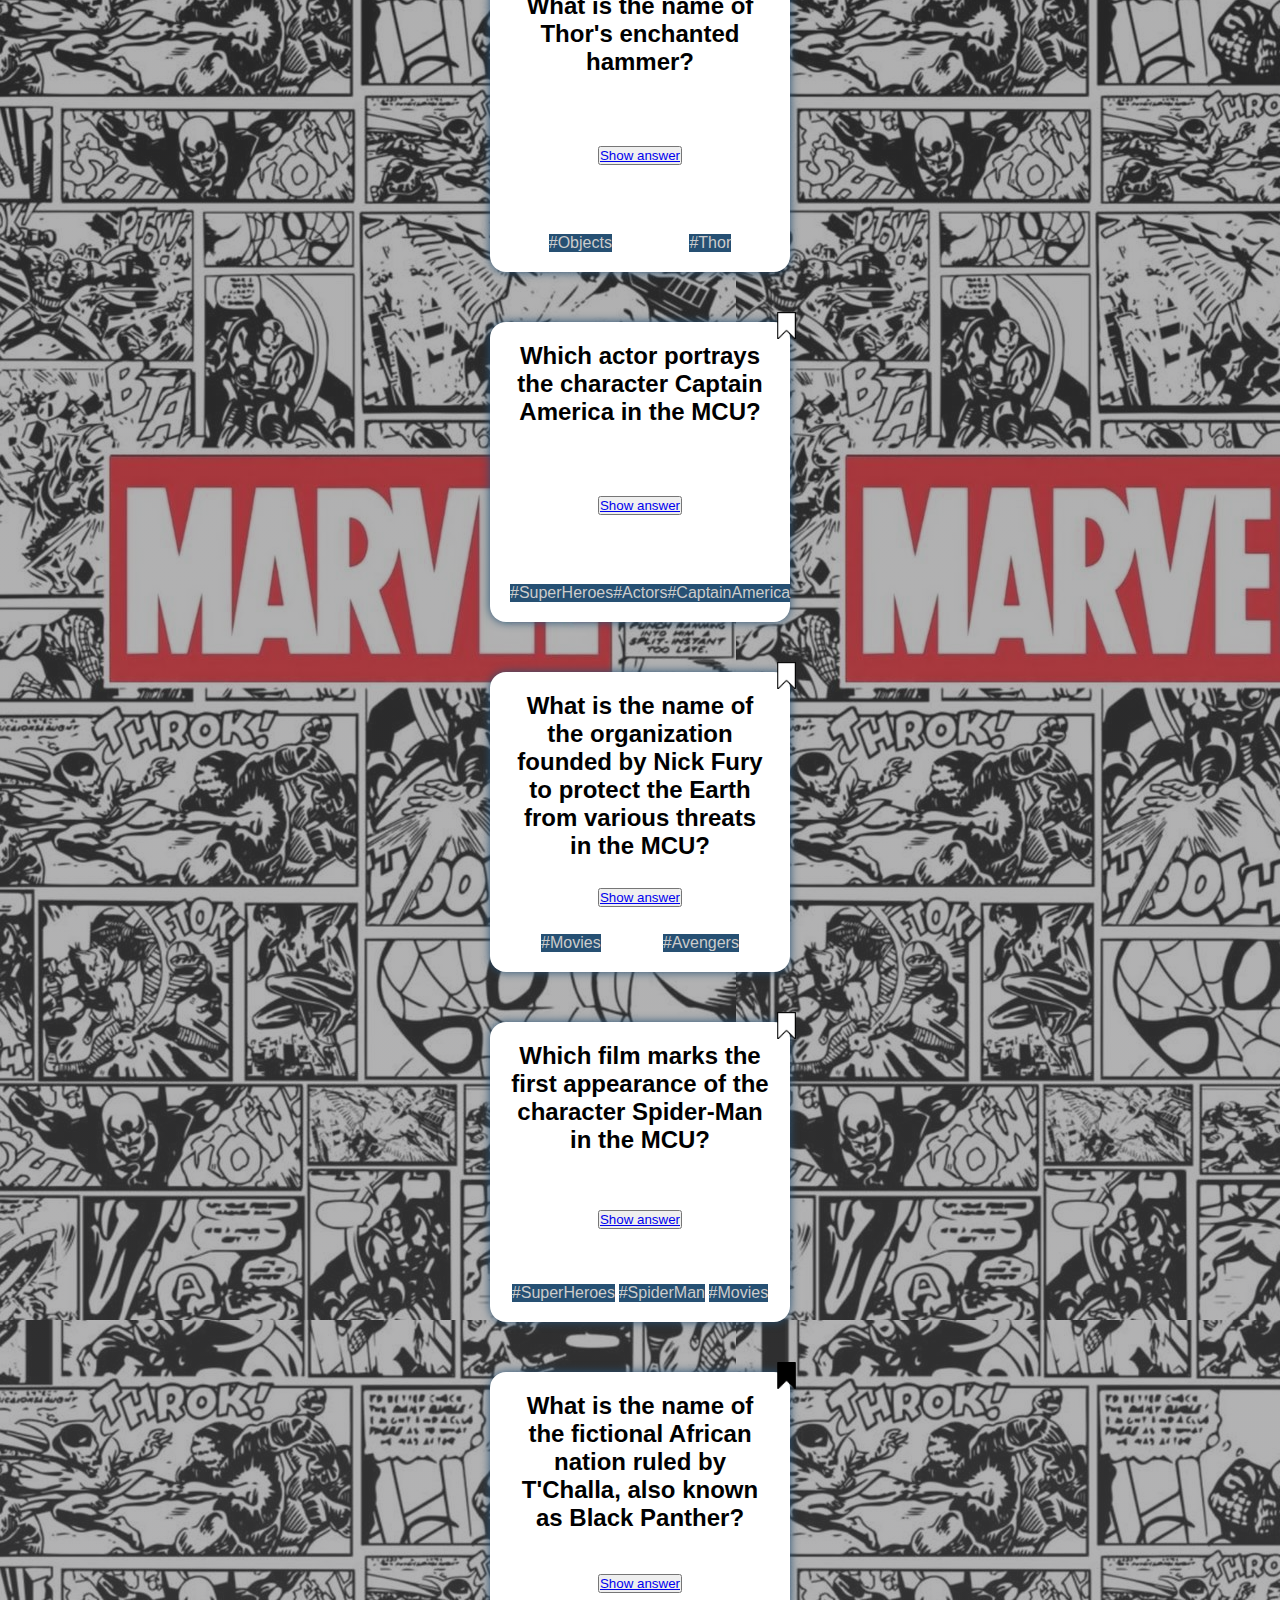
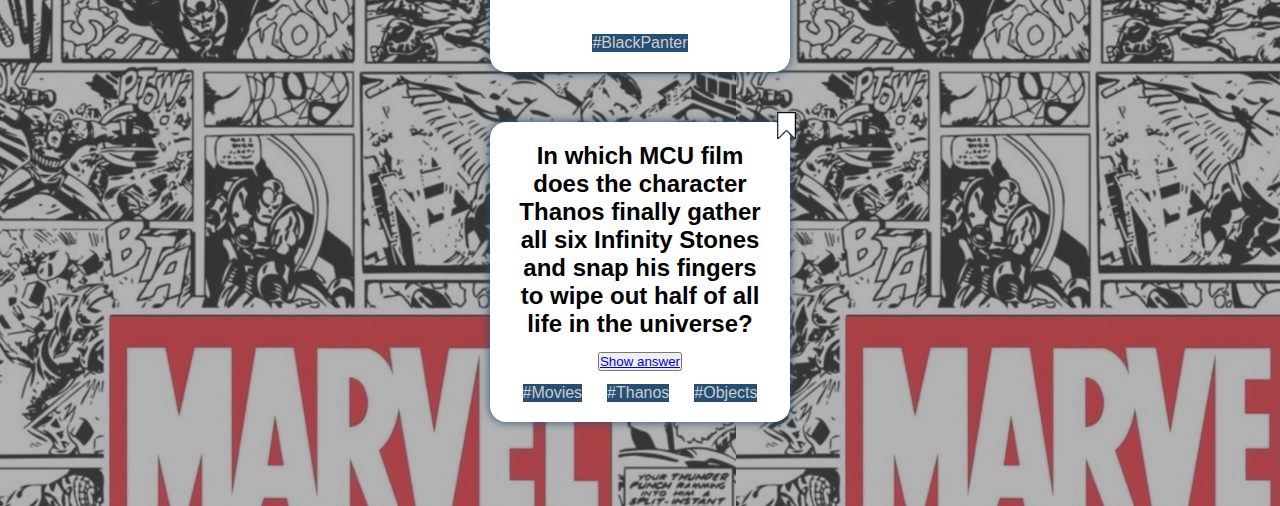
==== commit 24773581: "added comments from Gimena" ====
--- a/index.html
+++ b/index.html
@@ -4,255 +4,293 @@
     <meta charset="UTF-8" />
     <meta name="viewport" content="width=device-width, initial-scale=1.0" />
     <title>Document</title>
-    <link rel="stylesheet" href="style.css" />
+    <link rel="stylesheet" href="card.css" />
   </head>
   <body>
     <header class="main-header">
       <h1 class="app-title">Marvel Quiz!</h1>
     </header>
     <main>
-      <section class="card-section">
-        <article class="question-card question-1">
-          <button class="card__bookmark">
-            <img
-              src="./resources/bookmark.png"
-              alt="Bookmark"
-              style="width: 2em; height: 2em"
-            />
-          </button>
-          <p class="question question-1">
-            What is the name of the first Marvel Cinematic Universe film,
-            released in 2008?
+      <article class="question-card question-1">
+        <button class="question-card__bookmark">
+          <img
+            src="./resources/bookmark.png"
+            alt="Bookmark"
+            style="width: 2em; height: 2em"
+          />
+        </button>
+        <h4 class="question-card__question question-1">
+          What is the name of the first Marvel Cinematic Universe film, released
+          in 2008?
+        </h4>
+        <button id="question-card__answer-button">
+          <a
+            href="#question-card__answer-button"
+            id="question-card__answer-button"
+            >Show answer</a
+          >
+          <p id="question-card__answer">
+            Iron Man
+            <a href="#hide" id="hide">Hide answer</a>
           </p>
-          <button id="show">
-            <a href="#show" id="show">Show answer</a>
-            <p id="cont">
-              Iron Man
-              <a href="#hide" id="hide">Hide answer</a>
-            </p>
-          </button>
-          <ul class="question-tags">
-            <li>#Movies</li>
-          </ul>
-        </article>
-        <article class="question-card question-2">
-          <button class="card__bookmark">
-            <img
-              src="./resources/bookmark_filled.png"
-              alt="Bookmark"
-              style="width: 2em; height: 2em"
-            />
-          </button>
-          <p class="question question-2">
-            What is the name of the powerful artifact that Thanos seeks to
-            collect in the MCU?
-          </p>
-          <button id="show">
-            <a href="#show" id="show">Show answer</a>
-            <div id="cont">
-              Infinity Stones
-              <a href="#hide" id="hide">Hide answer</a>
-            </div>
-          </button>
-          <ul class="question-tags">
-            <li>#Objects</li>
-            <li>#Thanos</li>
-          </ul>
-        </article>
-        <article class="question-card question-3">
-          <button class="card__bookmark">
-            <img
-              src="./resources/bookmark.png"
-              alt="Bookmark"
-              style="width: 2em; height: 2em"
-            />
-          </button>
-          <p class="question question-3">
-            What is the real name of the superhero known as Iron Man?
-          </p>
-          <button id="show">
-            <a href="#show" id="show">Show answer</a>
-            <div id="cont">
-              Tony Stark
-              <a href="#hide" id="hide">Hide answer</a>
-            </div>
-          </button>
-          <ul class="question-tags">
-            <li>#SuperHeroes</li>
-            <li>#IronMan</li>
-          </ul>
-        </article>
-        <article class="question-card question-4">
-          <button class="card__bookmark">
-            <img
-              src="./resources/bookmark_filled.png"
-              alt="Bookmark"
-              style="width: 2em; height: 2em"
-            />
-          </button>
-          <p class="question question-4">
-            Which MCU film features the first appearance of the character Black
-            Panther?
-          </p>
-          <button id="show">
-            <a href="#show" id="show">Show answer</a>
-            <div id="cont">
-              Captain America: Civil War
-              <a href="#hide" id="hide">Hide answer</a>
-            </div>
-          </button>
-          <ul class="question-tags">
-            <li>#Movies</li>
-            <li>#SuperHeroes</li>
-          </ul>
-        </article>
-        <article class="question-card question-5">
-          <button class="card__bookmark">
-            <img
-              src="./resources/bookmark_filled.png"
-              alt="Bookmark"
-              style="width: 2em; height: 2em"
-            />
-          </button>
-          <p class="question question-5">
-            What is the name of Thor's enchanted hammer?
-          </p>
-          <button id="show">
-            <a href="#show" id="show">Show answer</a>
-            <div id="cont">
-              Mjolnir
-              <a href="#hide" id="hide">Hide answer</a>
-            </div>
-          </button>
-          <ul class="question-tags">
-            <li>#Objects</li>
-            <li>#Thor</li>
-          </ul>
-        </article>
-        <article class="question-card question-6">
-          <button class="card__bookmark">
-            <img
-              src="./resources/bookmark.png"
-              alt="Bookmark"
-              style="width: 2em; height: 2em"
-            />
-          </button>
-          <p class="question question-6">
-            Which actor portrays the character Captain America in the MCU?
-          </p>
-          <button id="show">
-            <a href="#show" id="show">Show answer</a>
-            <div id="cont">
-              Chris Evans
-              <a href="#hide" id="hide">Hide answer</a>
-            </div>
-          </button>
-          <ul class="question-tags">
-            <li>#SuperHeroes</li>
-            <li>#Actors</li>
-            <li>#CaptainAmerica</li>
-          </ul>
-        </article>
-        <article class="question-card question-7">
-          <button class="card__bookmark">
-            <img
-              src="./resources/bookmark.png"
-              alt="Bookmark"
-              style="width: 2em; height: 2em"
-            />
-          </button>
-          <p class="question question-7">
-            What is the name of the organization founded by Nick Fury to protect
-            the Earth from various threats in the MCU?
-          </p>
-          <button id="show">
-            <a href="#show" id="show">Show answer</a>
-            <div id="cont">
-              S.H.I.E.L.D. (Strategic Homeland Intervention, Enforcement, and
-              Logistics Division)
-              <a href="#hide" id="hide">Hide answer</a>
-            </div>
-          </button>
-          <ul class="question-tags">
-            <li>#Movies</li>
-            <li>#Avengers</li>
-          </ul>
-        </article>
-        <article class="question-card question-8">
-          <button class="card__bookmark">
-            <img
-              src="./resources/bookmark.png"
-              alt="Bookmark"
-              style="width: 2em; height: 2em"
-            />
-          </button>
-          <p class="question question-8">
-            Which film marks the first appearance of the character Spider-Man in
-            the MCU?
-          </p>
-          <button id="show">
-            <a href="#show" id="show">Show answer</a>
-            <div id="cont">
-              Captain America: Civil War
-              <a href="#hide" id="hide">Hide answer</a>
-            </div>
-          </button>
-          <ul class="question-tags">
-            <li>#SuperHeroes</li>
-            <li>#SpiderMan</li>
-            <li>#Movies</li>
-          </ul>
-        </article>
-        <article class="question-card question-9">
-          <button class="card__bookmark">
-            <img
-              src="./resources/bookmark_filled.png"
-              alt="Bookmark"
-              style="width: 2em; height: 2em"
-            />
-          </button>
-          <p class="question question-9">
-            What is the name of the fictional African nation ruled by T'Challa,
-            also known as Black Panther?
-          </p>
-          <button id="show">
-            <a href="#show" id="show">Show answer</a>
-            <div id="cont">
-              Wakanda
-              <a href="#hide" id="hide">Hide answer</a>
-            </div>
-          </button>
-          <ul class="question-tags">
-            <li>#BlackPanter</li>
-          </ul>
-        </article>
-        <article class="question-card question-10">
-          <button class="card__bookmark">
-            <img
-              src="./resources/bookmark.png"
-              alt="Bookmark"
-              style="width: 2em; height: 2em"
-            />
-          </button>
-          <p class="question question-10">
-            In which MCU film does the character Thanos finally gather all six
-            Infinity Stones and snap his fingers to wipe out half of all life in
-            the universe?
-          </p>
-          <button id="show">
-            <a href="#show" id="show">Show answer</a>
-            <div id="cont">
-              Avengers: Infinity War
-              <a href="#hide" id="hide">Hide answer</a>
-            </div>
-          </button>
-          <ul class="question-tags">
-            <li>#Movies</li>
-            <li>#Thanos</li>
-            <li>#Objects</li>
-          </ul>
-        </article>
-      </section>
+        </button>
+        <ul class="question-card__tags">
+          <li>#Movies</li>
+        </ul>
+      </article>
+      <article class="question-card question-2">
+        <button class="question-card__bookmark">
+          <img
+            src="./resources/bookmark_filled.png"
+            alt="Bookmark"
+            style="width: 2em; height: 2em"
+          />
+        </button>
+        <h4 class="question-card__question question-2">
+          What is the name of the powerful artifact that Thanos seeks to collect
+          in the MCU?
+        </h4>
+        <button id="question-card__answer-button">
+          <a
+            href="#question-card__answer-button"
+            id="question-card__answer-button"
+            >Show answer</a
+          >
+          <div id="question-card__answer">
+            Infinity Stones
+            <a href="#hide" id="hide">Hide answer</a>
+          </div>
+        </button>
+        <ul class="question-card__tags">
+          <li>#Objects</li>
+          <li>#Thanos</li>
+        </ul>
+      </article>
+      <article class="question-card question-3">
+        <button class="question-card__bookmark">
+          <img
+            src="./resources/bookmark.png"
+            alt="Bookmark"
+            style="width: 2em; height: 2em"
+          />
+        </button>
+        <h4 class="question-card__question question-3">
+          What is the real name of the superhero known as Iron Man?
+        </h4>
+        <button id="question-card__answer-button">
+          <a
+            href="#question-card__answer-button"
+            id="question-card__answer-button"
+            >Show answer</a
+          >
+          <div id="question-card__answer">
+            Tony Stark
+            <a href="#hide" id="hide">Hide answer</a>
+          </div>
+        </button>
+        <ul class="question-card__tags">
+          <li>#SuperHeroes</li>
+          <li>#IronMan</li>
+        </ul>
+      </article>
+      <article class="question-card question-4">
+        <button class="question-card__bookmark">
+          <img
+            src="./resources/bookmark_filled.png"
+            alt="Bookmark"
+            style="width: 2em; height: 2em"
+          />
+        </button>
+        <h4 class="question-card__question question-4">
+          Which MCU film features the first appearance of the character Black
+          Panther?
+        </h4>
+        <button id="question-card__answer-button">
+          <a
+            href="#question-card__answer-button"
+            id="question-card__answer-button"
+            >Show answer</a
+          >
+          <div id="question-card__answer">
+            Captain America: Civil War
+            <a href="#hide" id="hide">Hide answer</a>
+          </div>
+        </button>
+        <ul class="question-card__tags">
+          <li>#Movies</li>
+          <li>#SuperHeroes</li>
+        </ul>
+      </article>
+      <article class="question-card question-5">
+        <button class="question-card__bookmark">
+          <img
+            src="./resources/bookmark_filled.png"
+            alt="Bookmark"
+            style="width: 2em; height: 2em"
+          />
+        </button>
+        <h4 class="question-card__question question-5">
+          What is the name of Thor's enchanted hammer?
+        </h4>
+        <button id="question-card__answer-button">
+          <a
+            href="#question-card__answer-button"
+            id="question-card__answer-button"
+            >Show answer</a
+          >
+          <div id="question-card__answer">
+            Mjolnir
+            <a href="#hide" id="hide">Hide answer</a>
+          </div>
+        </button>
+        <ul class="question-card__tags">
+          <li>#Objects</li>
+          <li>#Thor</li>
+        </ul>
+      </article>
+      <article class="question-card question-6">
+        <button class="question-card__bookmark">
+          <img
+            src="./resources/bookmark.png"
+            alt="Bookmark"
+            style="width: 2em; height: 2em"
+          />
+        </button>
+        <h4 class="question-card__question question-6">
+          Which actor portrays the character Captain America in the MCU?
+        </h4>
+        <button id="question-card__answer-button">
+          <a
+            href="#question-card__answer-button"
+            id="question-card__answer-button"
+            >Show answer</a
+          >
+          <div id="question-card__answer">
+            Chris Evans
+            <a href="#hide" id="hide">Hide answer</a>
+          </div>
+        </button>
+        <ul class="question-card__tags">
+          <li>#SuperHeroes</li>
+          <li>#Actors</li>
+          <li>#CaptainAmerica</li>
+        </ul>
+      </article>
+      <article class="question-card question-7">
+        <button class="question-card__bookmark">
+          <img
+            src="./resources/bookmark.png"
+            alt="Bookmark"
+            style="width: 2em; height: 2em"
+          />
+        </button>
+        <h4 class="question-card__question question-7">
+          What is the name of the organization founded by Nick Fury to protect
+          the Earth from various threats in the MCU?
+        </h4>
+        <button id="question-card__answer-button">
+          <a
+            href="#question-card__answer-button"
+            id="question-card__answer-button"
+            >Show answer</a
+          >
+          <div id="question-card__answer">
+            S.H.I.E.L.D. (Strategic Homeland Intervention, Enforcement, and
+            Logistics Division)
+            <a href="#hide" id="hide">Hide answer</a>
+          </div>
+        </button>
+        <ul class="question-card__tags">
+          <li>#Movies</li>
+          <li>#Avengers</li>
+        </ul>
+      </article>
+      <article class="question-card question-8">
+        <button class="question-card__bookmark">
+          <img
+            src="./resources/bookmark.png"
+            alt="Bookmark"
+            style="width: 2em; height: 2em"
+          />
+        </button>
+        <h4 class="question-card__question question-8">
+          Which film marks the first appearance of the character Spider-Man in
+          the MCU?
+        </h4>
+        <button id="question-card__answer-button">
+          <a
+            href="#question-card__answer-button"
+            id="question-card__answer-button"
+            >Show answer</a
+          >
+          <div id="question-card__answer">
+            Captain America: Civil War
+            <a href="#hide" id="hide">Hide answer</a>
+          </div>
+        </button>
+        <ul class="question-card__tags">
+          <li>#SuperHeroes</li>
+          <li>#SpiderMan</li>
+          <li>#Movies</li>
+        </ul>
+      </article>
+      <article class="question-card question-9">
+        <button class="question-card__bookmark">
+          <img
+            src="./resources/bookmark_filled.png"
+            alt="Bookmark"
+            style="width: 2em; height: 2em"
+          />
+        </button>
+        <h4 class="question-card__question question-9">
+          What is the name of the fictional African nation ruled by T'Challa,
+          also known as Black Panther?
+        </h4>
+        <button id="question-card__answer-button">
+          <a
+            href="#question-card__answer-button"
+            id="question-card__answer-button"
+            >Show answer</a
+          >
+          <div id="question-card__answer">
+            Wakanda
+            <a href="#hide" id="hide">Hide answer</a>
+          </div>
+        </button>
+        <ul class="question-card__tags">
+          <li>#BlackPanter</li>
+        </ul>
+      </article>
+      <article class="question-card question-10">
+        <button class="question-card__bookmark">
+          <img
+            src="./resources/bookmark.png"
+            alt="Bookmark"
+            style="width: 2em; height: 2em"
+          />
+        </button>
+        <h4 class="question-card__question question-10">
+          In which MCU film does the character Thanos finally gather all six
+          Infinity Stones and snap his fingers to wipe out half of all life in
+          the universe?
+        </h4>
+        <button id="question-card__answer-button">
+          <a
+            href="#question-card__answer-button"
+            id="question-card__answer-button"
+            >Show answer</a
+          >
+          <div id="question-card__answer">
+            Avengers: Infinity War
+            <a href="#hide" id="hide">Hide answer</a>
+          </div>
+        </button>
+        <ul class="question-card__tags">
+          <li>#Movies</li>
+          <li>#Thanos</li>
+          <li>#Objects</li>
+        </ul>
+      </article>
     </main>
     <footer class="main-footer">
       <nav class="navbar">
--- a/card.css
+++ b/card.css
@@ -0,0 +1,81 @@
+@import url(./global.css);
+
+.question-card {
+  position: relative;
+  display: flex;
+  flex-direction: column;
+  justify-content: space-around;
+  border-radius: 16px;
+  padding: 20px;
+  height: 300px;
+  max-width: 300px;
+  font-size: 1.5rem;
+  background: #fff;
+  box-shadow: 0px 0px 10px #265073;
+}
+
+.question-card:last-child {
+  margin-bottom: var(--nav-height);
+}
+
+.question-card:first-child {
+  margin-top: var(--main-margin-top);
+}
+
+/* Code from: https://stackoverflow.com/questions/40312901/showing-and-
+hiding-something-with-pure-css-with-show-and-hide-button */
+
+#question-card__answer {
+  display: none;
+}
+#question-card__answer-button:target #question-card__answer {
+  display: inline-block;
+}
+#question-card__answer-button:target #question-card__answer-button {
+  display: none;
+}
+
+.question-card__question {
+  display: flex;
+  flex-wrap: wrap;
+  justify-content: center;
+  align-items: flex-start;
+}
+
+ul {
+  list-style-type: none;
+}
+
+li {
+  background-color: #265073;
+  color: #cccccc;
+  font-size: 16px;
+}
+
+button {
+  margin: auto;
+}
+
+.question-card__bookmark {
+  position: absolute;
+  top: -12px;
+  right: -12px;
+  background-color: transparent;
+  border-color: transparent;
+}
+
+.card-answer {
+  display: flex;
+  justify-content: center;
+  background-color: #9ad0c2;
+  width: auto;
+  padding: auto;
+  border: 1px solid black;
+}
+
+.question-card__tags {
+  display: flex;
+  flex-direction: row;
+  justify-content: space-around;
+  align-items: flex-end;
+}
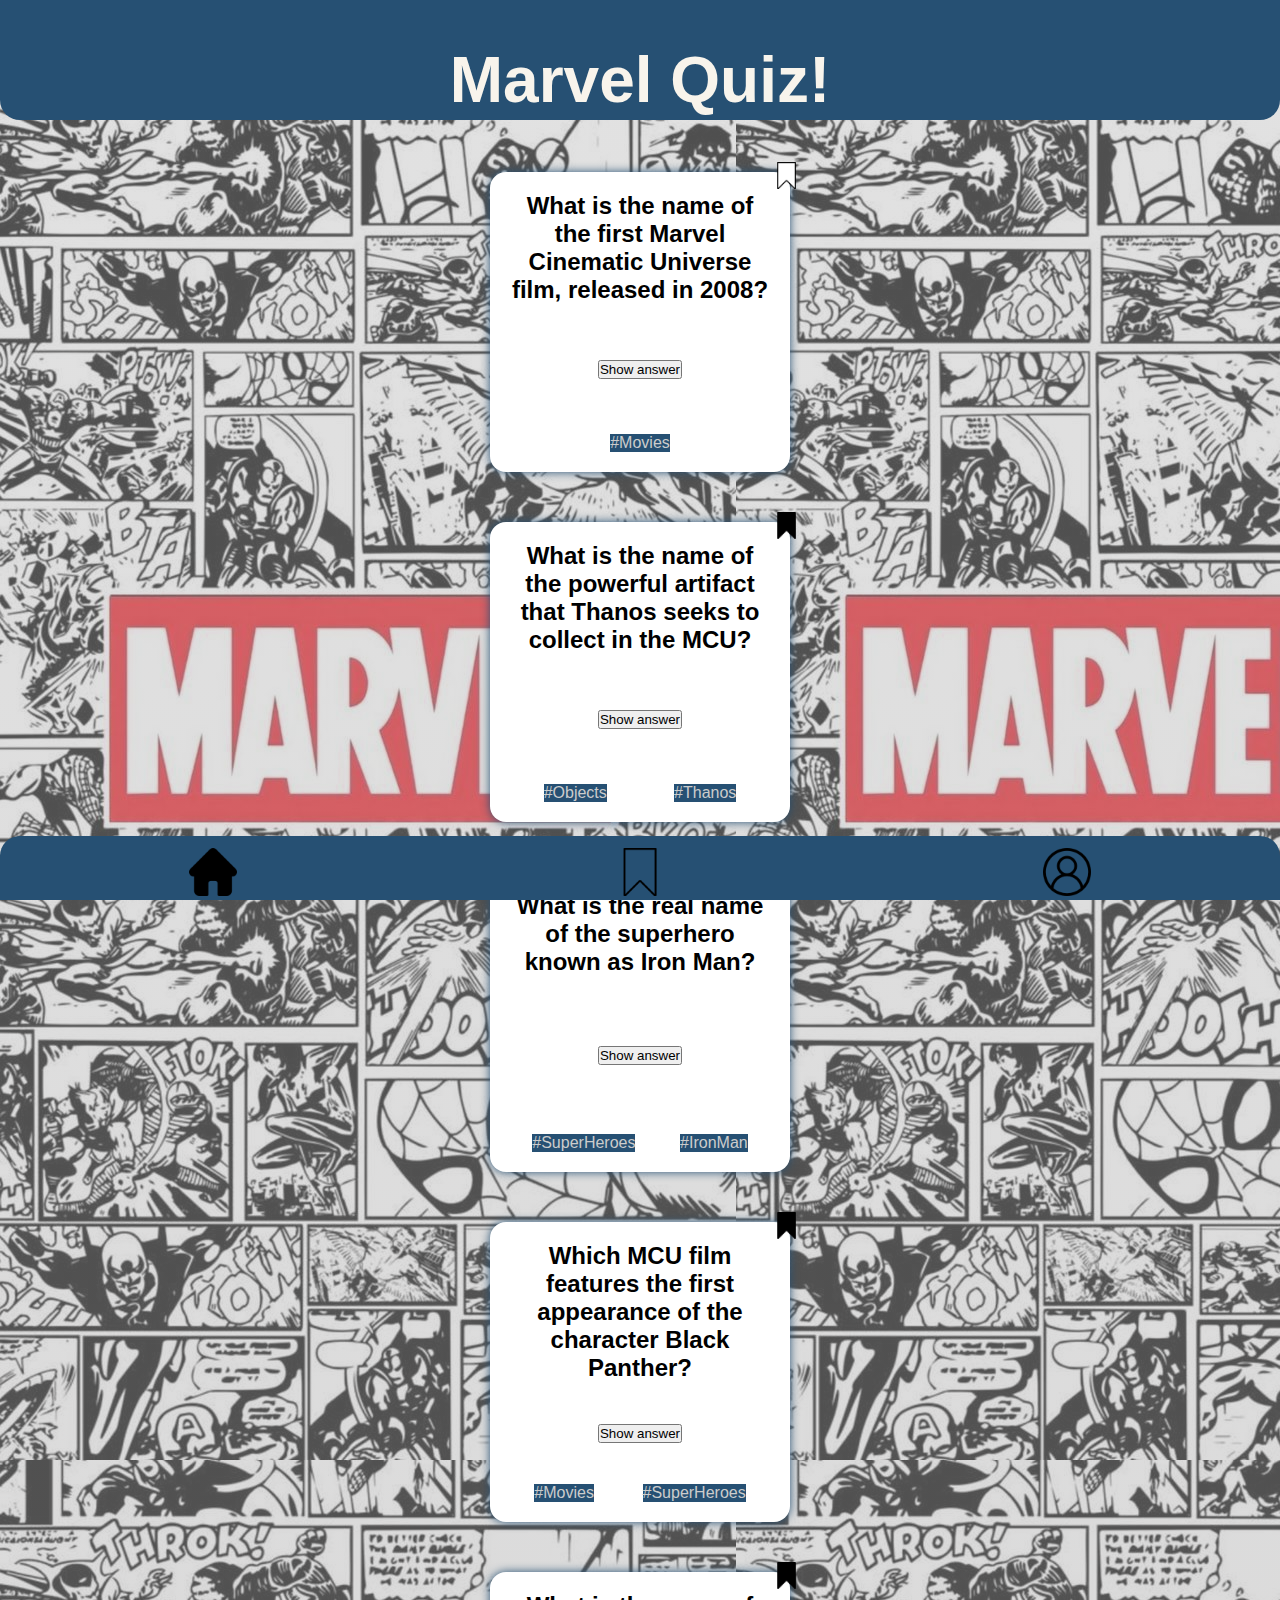
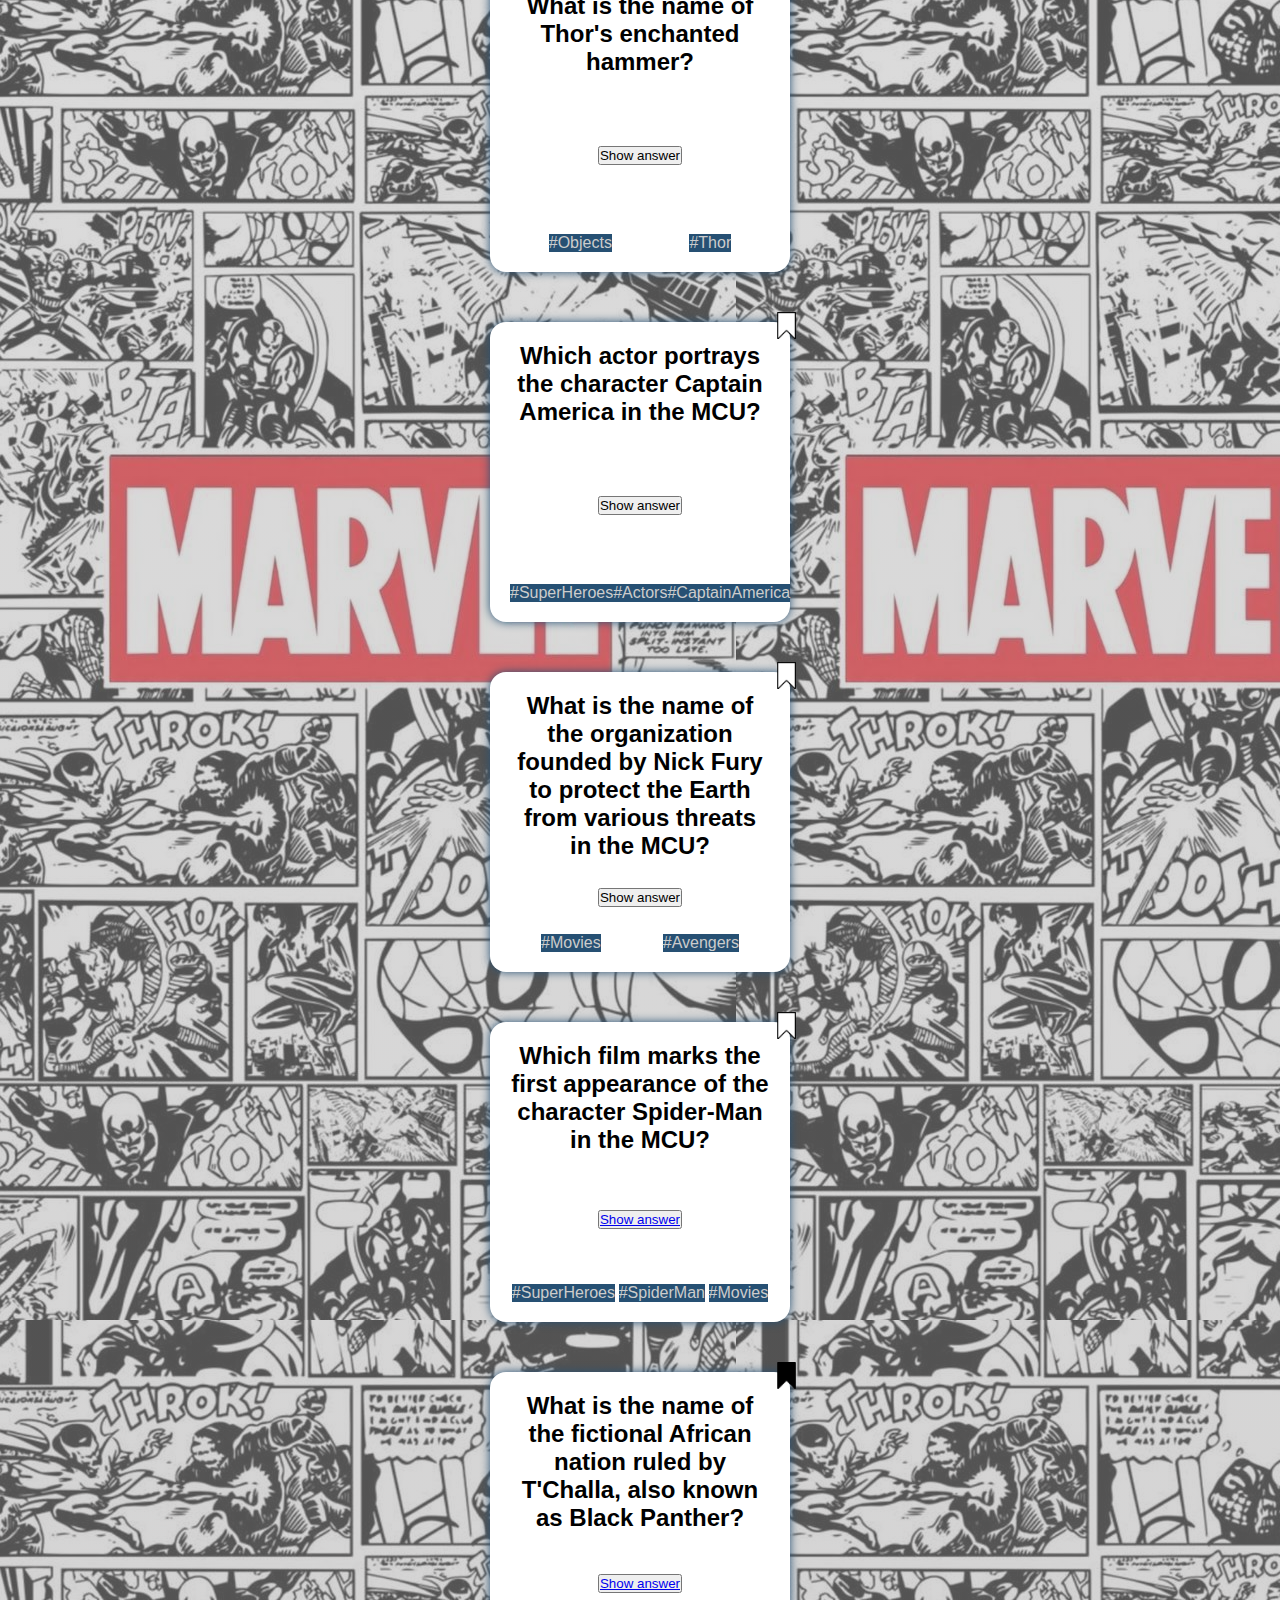
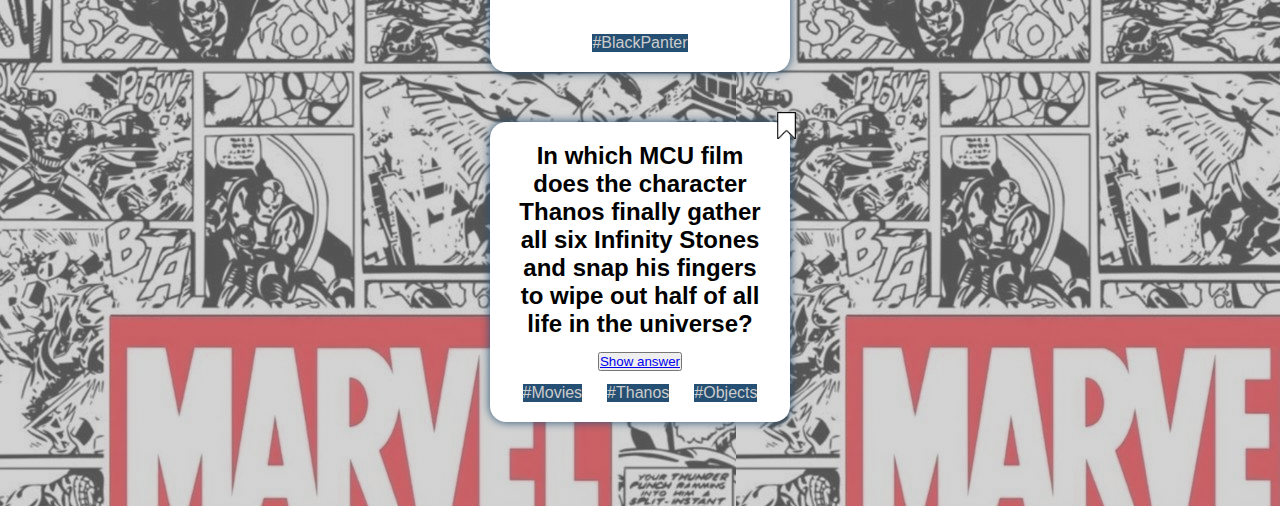
==== commit bbd2735e: "styled profile and show answer button fixed" ====
--- a/index.html
+++ b/index.html
@@ -24,238 +24,185 @@
           in 2008?
         </h4>
         <button id="question-card__answer-button">
+          <a id="question-card__answer-button">Show answer</a>
+        </button>
+        <div id="question-card__answer">Iron Man</div>
+        <ul class="question-card__tags">
+          <li>#Movies</li>
+        </ul>
+      </article>
+      <article class="question-card question-2">
+        <button class="question-card__bookmark">
+          <img
+            src="./resources/bookmark_filled.png"
+            alt="Bookmark"
+            style="width: 2em; height: 2em"
+          />
+        </button>
+        <h4 class="question-card__question question-2">
+          What is the name of the powerful artifact that Thanos seeks to collect
+          in the MCU?
+        </h4>
+        <button id="question-card__answer-button">
+          <a id="question-card__answer-button">Show answer</a>
+        </button>
+        <div id="question-card__answer">Infinity Stones</div>
+        <ul class="question-card__tags">
+          <li>#Objects</li>
+          <li>#Thanos</li>
+        </ul>
+      </article>
+      <article class="question-card question-3">
+        <button class="question-card__bookmark">
+          <img
+            src="./resources/bookmark.png"
+            alt="Bookmark"
+            style="width: 2em; height: 2em"
+          />
+        </button>
+        <h4 class="question-card__question question-3">
+          What is the real name of the superhero known as Iron Man?
+        </h4>
+        <button id="question-card__answer-button">
+          <a id="question-card__answer-button">Show answer</a>
+          <div id="question-card__answer">Tony Stark</div>
+        </button>
+        <ul class="question-card__tags">
+          <li>#SuperHeroes</li>
+          <li>#IronMan</li>
+        </ul>
+      </article>
+      <article class="question-card question-4">
+        <button class="question-card__bookmark">
+          <img
+            src="./resources/bookmark_filled.png"
+            alt="Bookmark"
+            style="width: 2em; height: 2em"
+          />
+        </button>
+        <h4 class="question-card__question question-4">
+          Which MCU film features the first appearance of the character Black
+          Panther?
+        </h4>
+        <button id="question-card__answer-button">
+          <a id="question-card__answer-button">Show answer</a>
+          <div id="question-card__answer">Captain America: Civil War</div>
+        </button>
+        <ul class="question-card__tags">
+          <li>#Movies</li>
+          <li>#SuperHeroes</li>
+        </ul>
+      </article>
+      <article class="question-card question-5">
+        <button class="question-card__bookmark">
+          <img
+            src="./resources/bookmark_filled.png"
+            alt="Bookmark"
+            style="width: 2em; height: 2em"
+          />
+        </button>
+        <h4 class="question-card__question question-5">
+          What is the name of Thor's enchanted hammer?
+        </h4>
+        <button id="question-card__answer-button">
+          <a id="question-card__answer-button">Show answer</a>
+          <div id="question-card__answer">Mjolnir</div>
+        </button>
+        <ul class="question-card__tags">
+          <li>#Objects</li>
+          <li>#Thor</li>
+        </ul>
+      </article>
+      <article class="question-card question-6">
+        <button class="question-card__bookmark">
+          <img
+            src="./resources/bookmark.png"
+            alt="Bookmark"
+            style="width: 2em; height: 2em"
+          />
+        </button>
+        <h4 class="question-card__question question-6">
+          Which actor portrays the character Captain America in the MCU?
+        </h4>
+        <button id="question-card__answer-button">
+          <a id="question-card__answer-button">Show answer</a>
+          <div id="question-card__answer">Chris Evans</div>
+        </button>
+        <ul class="question-card__tags">
+          <li>#SuperHeroes</li>
+          <li>#Actors</li>
+          <li>#CaptainAmerica</li>
+        </ul>
+      </article>
+      <article class="question-card question-7">
+        <button class="question-card__bookmark">
+          <img
+            src="./resources/bookmark.png"
+            alt="Bookmark"
+            style="width: 2em; height: 2em"
+          />
+        </button>
+        <h4 class="question-card__question question-7">
+          What is the name of the organization founded by Nick Fury to protect
+          the Earth from various threats in the MCU?
+        </h4>
+        <button id="question-card__answer-button">
+          <a id="question-card__answer-button">Show answer</a>
+          <div id="question-card__answer">
+            S.H.I.E.L.D. (Strategic Homeland Intervention, Enforcement, and
+            Logistics Division)
+          </div>
+        </button>
+        <ul class="question-card__tags">
+          <li>#Movies</li>
+          <li>#Avengers</li>
+        </ul>
+      </article>
+      <article class="question-card question-8">
+        <button class="question-card__bookmark">
+          <img
+            src="./resources/bookmark.png"
+            alt="Bookmark"
+            style="width: 2em; height: 2em"
+          />
+        </button>
+        <h4 class="question-card__question question-8">
+          Which film marks the first appearance of the character Spider-Man in
+          the MCU?
+        </h4>
+        <button id="question-card__answer-button">
           <a
-            href="#question-card__answer-button"
+            href="#question-card__answer-button question-8"
             id="question-card__answer-button"
             >Show answer</a
           >
-          <p id="question-card__answer">
-            Iron Man
-            <a href="#hide" id="hide">Hide answer</a>
-          </p>
-        </button>
-        <ul class="question-card__tags">
-          <li>#Movies</li>
-        </ul>
-      </article>
-      <article class="question-card question-2">
-        <button class="question-card__bookmark">
-          <img
-            src="./resources/bookmark_filled.png"
-            alt="Bookmark"
-            style="width: 2em; height: 2em"
-          />
-        </button>
-        <h4 class="question-card__question question-2">
-          What is the name of the powerful artifact that Thanos seeks to collect
-          in the MCU?
+          <div id="question-card__answer">Captain America: Civil War</div>
+        </button>
+        <ul class="question-card__tags">
+          <li>#SuperHeroes</li>
+          <li>#SpiderMan</li>
+          <li>#Movies</li>
+        </ul>
+      </article>
+      <article class="question-card question-9">
+        <button class="question-card__bookmark">
+          <img
+            src="./resources/bookmark_filled.png"
+            alt="Bookmark"
+            style="width: 2em; height: 2em"
+          />
+        </button>
+        <h4 class="question-card__question question-9">
+          What is the name of the fictional African nation ruled by T'Challa,
+          also known as Black Panther?
         </h4>
         <button id="question-card__answer-button">
           <a
-            href="#question-card__answer-button"
+            href="#question-card__answer-button question-9"
             id="question-card__answer-button"
             >Show answer</a
           >
-          <div id="question-card__answer">
-            Infinity Stones
-            <a href="#hide" id="hide">Hide answer</a>
-          </div>
-        </button>
-        <ul class="question-card__tags">
-          <li>#Objects</li>
-          <li>#Thanos</li>
-        </ul>
-      </article>
-      <article class="question-card question-3">
-        <button class="question-card__bookmark">
-          <img
-            src="./resources/bookmark.png"
-            alt="Bookmark"
-            style="width: 2em; height: 2em"
-          />
-        </button>
-        <h4 class="question-card__question question-3">
-          What is the real name of the superhero known as Iron Man?
-        </h4>
-        <button id="question-card__answer-button">
-          <a
-            href="#question-card__answer-button"
-            id="question-card__answer-button"
-            >Show answer</a
-          >
-          <div id="question-card__answer">
-            Tony Stark
-            <a href="#hide" id="hide">Hide answer</a>
-          </div>
-        </button>
-        <ul class="question-card__tags">
-          <li>#SuperHeroes</li>
-          <li>#IronMan</li>
-        </ul>
-      </article>
-      <article class="question-card question-4">
-        <button class="question-card__bookmark">
-          <img
-            src="./resources/bookmark_filled.png"
-            alt="Bookmark"
-            style="width: 2em; height: 2em"
-          />
-        </button>
-        <h4 class="question-card__question question-4">
-          Which MCU film features the first appearance of the character Black
-          Panther?
-        </h4>
-        <button id="question-card__answer-button">
-          <a
-            href="#question-card__answer-button"
-            id="question-card__answer-button"
-            >Show answer</a
-          >
-          <div id="question-card__answer">
-            Captain America: Civil War
-            <a href="#hide" id="hide">Hide answer</a>
-          </div>
-        </button>
-        <ul class="question-card__tags">
-          <li>#Movies</li>
-          <li>#SuperHeroes</li>
-        </ul>
-      </article>
-      <article class="question-card question-5">
-        <button class="question-card__bookmark">
-          <img
-            src="./resources/bookmark_filled.png"
-            alt="Bookmark"
-            style="width: 2em; height: 2em"
-          />
-        </button>
-        <h4 class="question-card__question question-5">
-          What is the name of Thor's enchanted hammer?
-        </h4>
-        <button id="question-card__answer-button">
-          <a
-            href="#question-card__answer-button"
-            id="question-card__answer-button"
-            >Show answer</a
-          >
-          <div id="question-card__answer">
-            Mjolnir
-            <a href="#hide" id="hide">Hide answer</a>
-          </div>
-        </button>
-        <ul class="question-card__tags">
-          <li>#Objects</li>
-          <li>#Thor</li>
-        </ul>
-      </article>
-      <article class="question-card question-6">
-        <button class="question-card__bookmark">
-          <img
-            src="./resources/bookmark.png"
-            alt="Bookmark"
-            style="width: 2em; height: 2em"
-          />
-        </button>
-        <h4 class="question-card__question question-6">
-          Which actor portrays the character Captain America in the MCU?
-        </h4>
-        <button id="question-card__answer-button">
-          <a
-            href="#question-card__answer-button"
-            id="question-card__answer-button"
-            >Show answer</a
-          >
-          <div id="question-card__answer">
-            Chris Evans
-            <a href="#hide" id="hide">Hide answer</a>
-          </div>
-        </button>
-        <ul class="question-card__tags">
-          <li>#SuperHeroes</li>
-          <li>#Actors</li>
-          <li>#CaptainAmerica</li>
-        </ul>
-      </article>
-      <article class="question-card question-7">
-        <button class="question-card__bookmark">
-          <img
-            src="./resources/bookmark.png"
-            alt="Bookmark"
-            style="width: 2em; height: 2em"
-          />
-        </button>
-        <h4 class="question-card__question question-7">
-          What is the name of the organization founded by Nick Fury to protect
-          the Earth from various threats in the MCU?
-        </h4>
-        <button id="question-card__answer-button">
-          <a
-            href="#question-card__answer-button"
-            id="question-card__answer-button"
-            >Show answer</a
-          >
-          <div id="question-card__answer">
-            S.H.I.E.L.D. (Strategic Homeland Intervention, Enforcement, and
-            Logistics Division)
-            <a href="#hide" id="hide">Hide answer</a>
-          </div>
-        </button>
-        <ul class="question-card__tags">
-          <li>#Movies</li>
-          <li>#Avengers</li>
-        </ul>
-      </article>
-      <article class="question-card question-8">
-        <button class="question-card__bookmark">
-          <img
-            src="./resources/bookmark.png"
-            alt="Bookmark"
-            style="width: 2em; height: 2em"
-          />
-        </button>
-        <h4 class="question-card__question question-8">
-          Which film marks the first appearance of the character Spider-Man in
-          the MCU?
-        </h4>
-        <button id="question-card__answer-button">
-          <a
-            href="#question-card__answer-button"
-            id="question-card__answer-button"
-            >Show answer</a
-          >
-          <div id="question-card__answer">
-            Captain America: Civil War
-            <a href="#hide" id="hide">Hide answer</a>
-          </div>
-        </button>
-        <ul class="question-card__tags">
-          <li>#SuperHeroes</li>
-          <li>#SpiderMan</li>
-          <li>#Movies</li>
-        </ul>
-      </article>
-      <article class="question-card question-9">
-        <button class="question-card__bookmark">
-          <img
-            src="./resources/bookmark_filled.png"
-            alt="Bookmark"
-            style="width: 2em; height: 2em"
-          />
-        </button>
-        <h4 class="question-card__question question-9">
-          What is the name of the fictional African nation ruled by T'Challa,
-          also known as Black Panther?
-        </h4>
-        <button id="question-card__answer-button">
-          <a
-            href="#question-card__answer-button"
-            id="question-card__answer-button"
-            >Show answer</a
-          >
-          <div id="question-card__answer">
-            Wakanda
-            <a href="#hide" id="hide">Hide answer</a>
-          </div>
+          <div id="question-card__answer">Wakanda</div>
         </button>
         <ul class="question-card__tags">
           <li>#BlackPanter</li>
@@ -276,14 +223,11 @@
         </h4>
         <button id="question-card__answer-button">
           <a
-            href="#question-card__answer-button"
+            href="#question-card__answer-button question-10"
             id="question-card__answer-button"
             >Show answer</a
           >
-          <div id="question-card__answer">
-            Avengers: Infinity War
-            <a href="#hide" id="hide">Hide answer</a>
-          </div>
+          <div id="question-card__answer">Avengers: Infinity War</div>
         </button>
         <ul class="question-card__tags">
           <li>#Movies</li>
--- a/card.css
+++ b/card.css
@@ -28,11 +28,17 @@
 #question-card__answer {
   display: none;
 }
+
 #question-card__answer-button:target #question-card__answer {
   display: inline-block;
 }
 #question-card__answer-button:target #question-card__answer-button {
   display: none;
+}
+
+#question-card__answer:first-child {
+  display: flex;
+  justify-self: center;
 }
 
 .question-card__question {
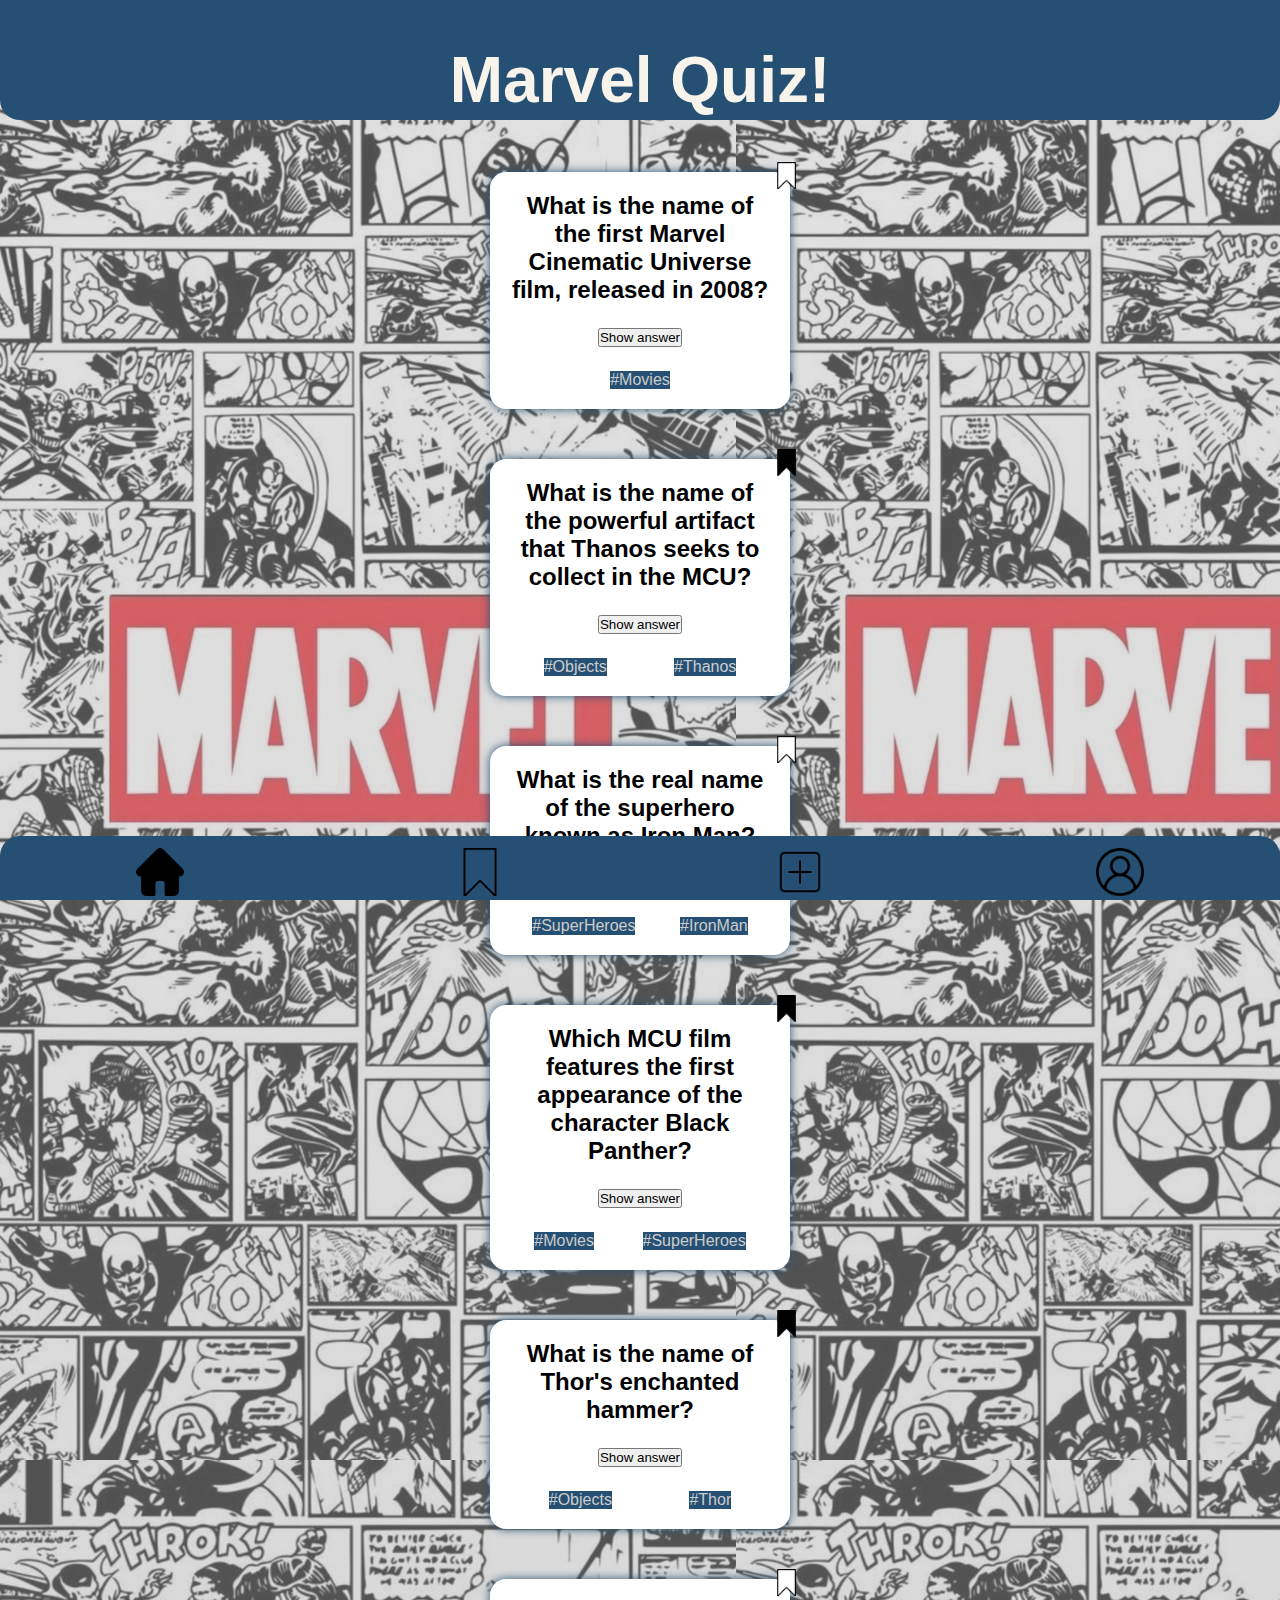
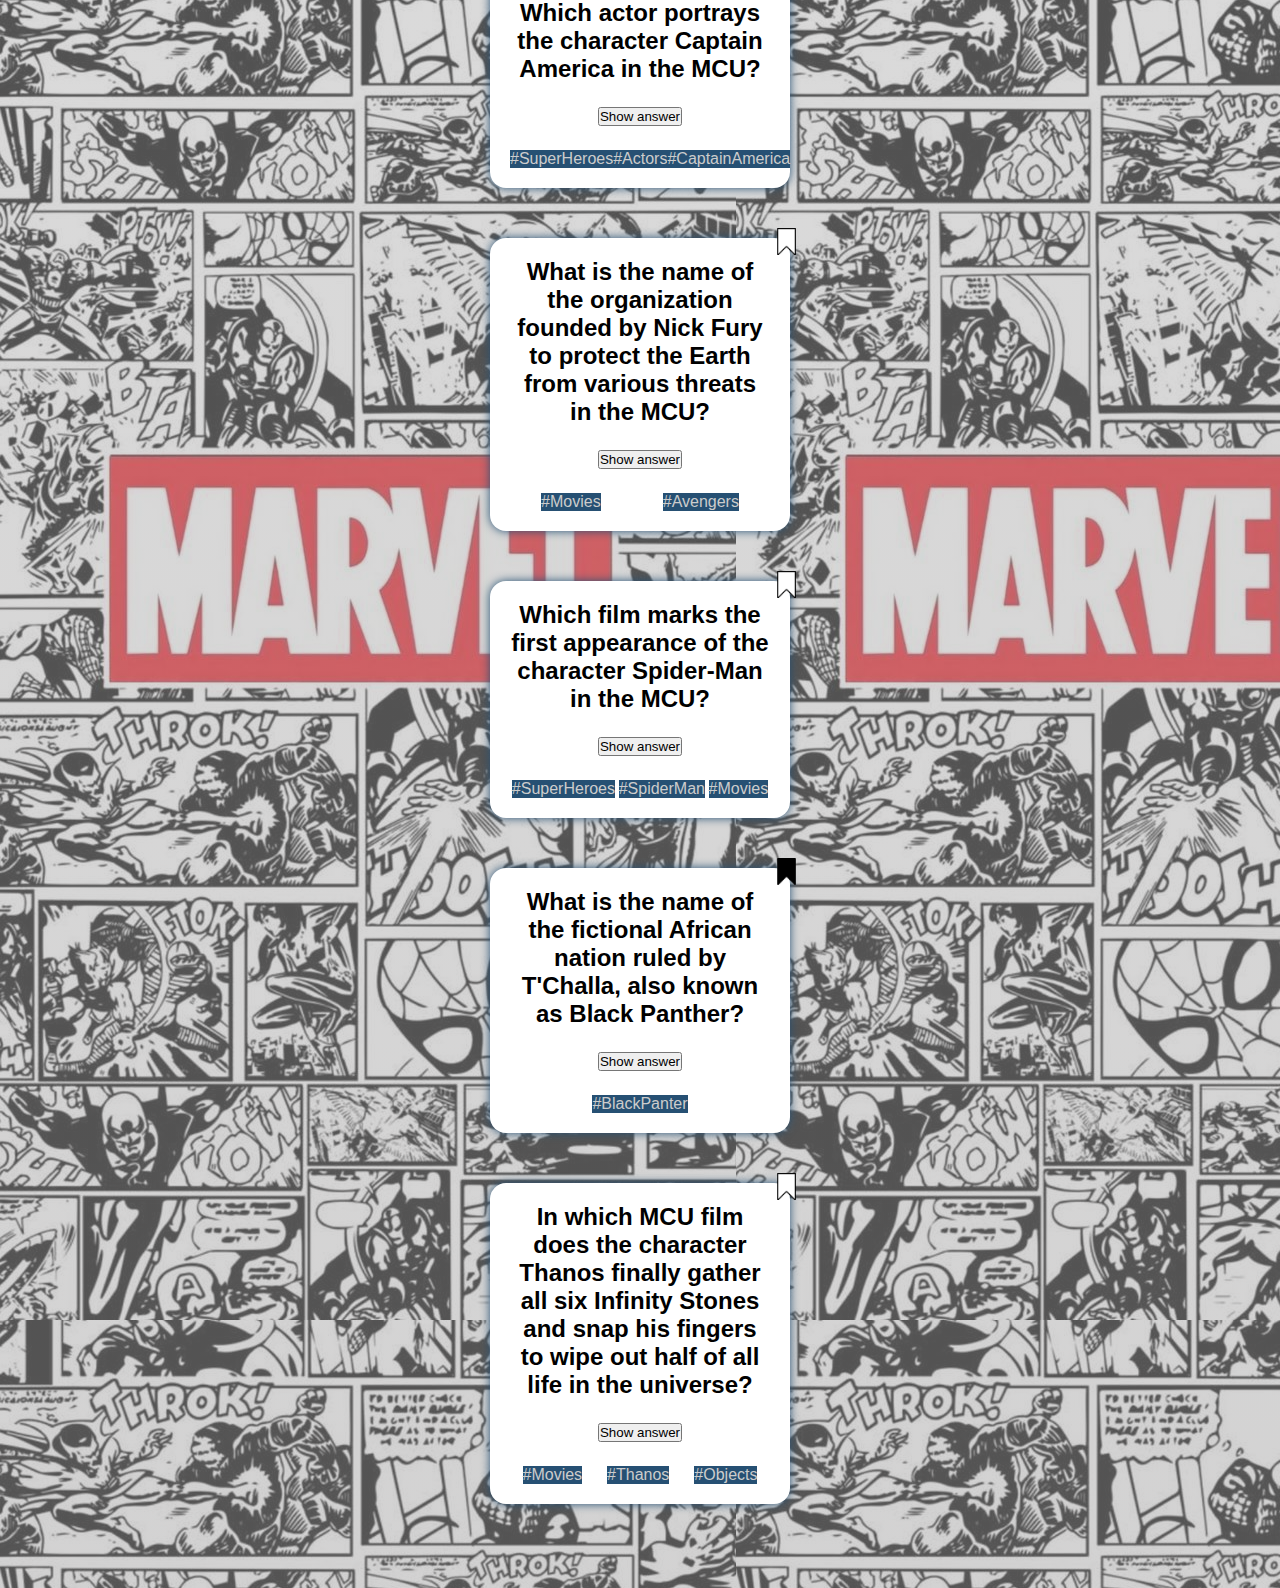
==== commit 44312bb4: "added form to add questions and some styiling" ====
--- a/index.html
+++ b/index.html
@@ -5,6 +5,7 @@
     <meta name="viewport" content="width=device-width, initial-scale=1.0" />
     <title>Document</title>
     <link rel="stylesheet" href="card.css" />
+    <script src="./js/index.js" defer></script>
   </head>
   <body>
     <header class="main-header">
@@ -12,9 +13,14 @@
     </header>
     <main>
       <article class="question-card question-1">
-        <button class="question-card__bookmark">
-          <img
-            src="./resources/bookmark.png"
+        <button
+          class="question-card__bookmark"
+          id="question-card__bookmark"
+          data-js="question-card__bookmark"
+        >
+          <img
+            src="./resources/bookmark.png"
+            id="Bookmark-1"
             alt="Bookmark"
             style="width: 2em; height: 2em"
           />
@@ -23,10 +29,13 @@
           What is the name of the first Marvel Cinematic Universe film, released
           in 2008?
         </h4>
-        <button id="question-card__answer-button">
-          <a id="question-card__answer-button">Show answer</a>
-        </button>
-        <div id="question-card__answer">Iron Man</div>
+        <button
+          id="question-card__answer-button"
+          data-js="question-card__answer-button"
+        >
+          <a id="question-card__answer-button">Show answer</a>
+        </button>
+        <div id="question-card__answer-1">Iron Man</div>
         <ul class="question-card__tags">
           <li>#Movies</li>
         </ul>
@@ -65,8 +74,8 @@
         </h4>
         <button id="question-card__answer-button">
           <a id="question-card__answer-button">Show answer</a>
-          <div id="question-card__answer">Tony Stark</div>
-        </button>
+        </button>
+        <div id="question-card__answer">Tony Stark</div>
         <ul class="question-card__tags">
           <li>#SuperHeroes</li>
           <li>#IronMan</li>
@@ -86,8 +95,8 @@
         </h4>
         <button id="question-card__answer-button">
           <a id="question-card__answer-button">Show answer</a>
-          <div id="question-card__answer">Captain America: Civil War</div>
-        </button>
+        </button>
+        <div id="question-card__answer">Captain America: Civil War</div>
         <ul class="question-card__tags">
           <li>#Movies</li>
           <li>#SuperHeroes</li>
@@ -106,8 +115,8 @@
         </h4>
         <button id="question-card__answer-button">
           <a id="question-card__answer-button">Show answer</a>
-          <div id="question-card__answer">Mjolnir</div>
-        </button>
+        </button>
+        <div id="question-card__answer">Mjolnir</div>
         <ul class="question-card__tags">
           <li>#Objects</li>
           <li>#Thor</li>
@@ -126,8 +135,8 @@
         </h4>
         <button id="question-card__answer-button">
           <a id="question-card__answer-button">Show answer</a>
-          <div id="question-card__answer">Chris Evans</div>
-        </button>
+        </button>
+        <div id="question-card__answer">Chris Evans</div>
         <ul class="question-card__tags">
           <li>#SuperHeroes</li>
           <li>#Actors</li>
@@ -148,11 +157,11 @@
         </h4>
         <button id="question-card__answer-button">
           <a id="question-card__answer-button">Show answer</a>
-          <div id="question-card__answer">
-            S.H.I.E.L.D. (Strategic Homeland Intervention, Enforcement, and
-            Logistics Division)
-          </div>
-        </button>
+        </button>
+        <div id="question-card__answer">
+          S.H.I.E.L.D. (Strategic Homeland Intervention, Enforcement, and
+          Logistics Division)
+        </div>
         <ul class="question-card__tags">
           <li>#Movies</li>
           <li>#Avengers</li>
@@ -171,13 +180,9 @@
           the MCU?
         </h4>
         <button id="question-card__answer-button">
-          <a
-            href="#question-card__answer-button question-8"
-            id="question-card__answer-button"
-            >Show answer</a
-          >
-          <div id="question-card__answer">Captain America: Civil War</div>
-        </button>
+          <a id="question-card__answer-button">Show answer</a>
+        </button>
+        <div id="question-card__answer">Captain America: Civil War</div>
         <ul class="question-card__tags">
           <li>#SuperHeroes</li>
           <li>#SpiderMan</li>
@@ -197,13 +202,9 @@
           also known as Black Panther?
         </h4>
         <button id="question-card__answer-button">
-          <a
-            href="#question-card__answer-button question-9"
-            id="question-card__answer-button"
-            >Show answer</a
-          >
-          <div id="question-card__answer">Wakanda</div>
-        </button>
+          <a id="question-card__answer-button">Show answer</a>
+        </button>
+        <div id="question-card__answer">Wakanda</div>
         <ul class="question-card__tags">
           <li>#BlackPanter</li>
         </ul>
@@ -222,13 +223,9 @@
           the universe?
         </h4>
         <button id="question-card__answer-button">
-          <a
-            href="#question-card__answer-button question-10"
-            id="question-card__answer-button"
-            >Show answer</a
-          >
-          <div id="question-card__answer">Avengers: Infinity War</div>
-        </button>
+          <a id="question-card__answer-button">Show answer</a>
+        </button>
+        <div id="question-card__answer">Avengers: Infinity War</div>
         <ul class="question-card__tags">
           <li>#Movies</li>
           <li>#Thanos</li>
@@ -250,6 +247,12 @@
             alt="Bookmarks"
             style="width: 3em; height: 3em"
         /></a>
+        <a class="navbar-link" href="form.html"
+          ><img
+            src="./resources/add.png"
+            alt="Question-form"
+            style="width: 3em; height: 3em"
+        /></a>
         <a class="navbar-link" href="./profile.html"
           ><img
             src="./resources/profile.png"
--- a/card.css
+++ b/card.css
@@ -7,7 +7,7 @@
   justify-content: space-around;
   border-radius: 16px;
   padding: 20px;
-  height: 300px;
+  height: auto;
   max-width: 300px;
   font-size: 1.5rem;
   background: #fff;
@@ -26,19 +26,26 @@
 hiding-something-with-pure-css-with-show-and-hide-button */
 
 #question-card__answer {
-  display: none;
-}
-
-#question-card__answer-button:target #question-card__answer {
-  display: inline-block;
-}
-#question-card__answer-button:target #question-card__answer-button {
+  display: flex;
+  justify-content: center;
+  width: auto;
+  padding: auto;
+  font-size: 18px;
+  margin-top: 1em;
   display: none;
 }
 
 #question-card__answer:first-child {
   display: flex;
-  justify-self: center;
+  justify-content: center;
+  width: auto;
+  padding: auto;
+  font-size: 18px;
+  margin-top: 1em;
+}
+
+#question-card__answer-button:target #question-card__answer {
+  display: inline-block;
 }
 
 .question-card__question {
@@ -46,6 +53,7 @@
   flex-wrap: wrap;
   justify-content: center;
   align-items: flex-start;
+  margin-bottom: 1em;
 }
 
 ul {
@@ -58,8 +66,10 @@
   font-size: 16px;
 }
 
-button {
-  margin: auto;
+#question-card__answer-button {
+  display: flex;
+  justify-content: center;
+  align-self: center;
 }
 
 .question-card__bookmark {
@@ -70,18 +80,20 @@
   border-color: transparent;
 }
 
-.card-answer {
+/* #question-card__answer {
   display: flex;
   justify-content: center;
-  background-color: #9ad0c2;
   width: auto;
   padding: auto;
-  border: 1px solid black;
-}
+  font-size: 18px;
+  margin-top: 1em;
+  margin-bottom: 1em;
+} */
 
 .question-card__tags {
   display: flex;
   flex-direction: row;
   justify-content: space-around;
   align-items: flex-end;
+  margin-top: 1em;
 }
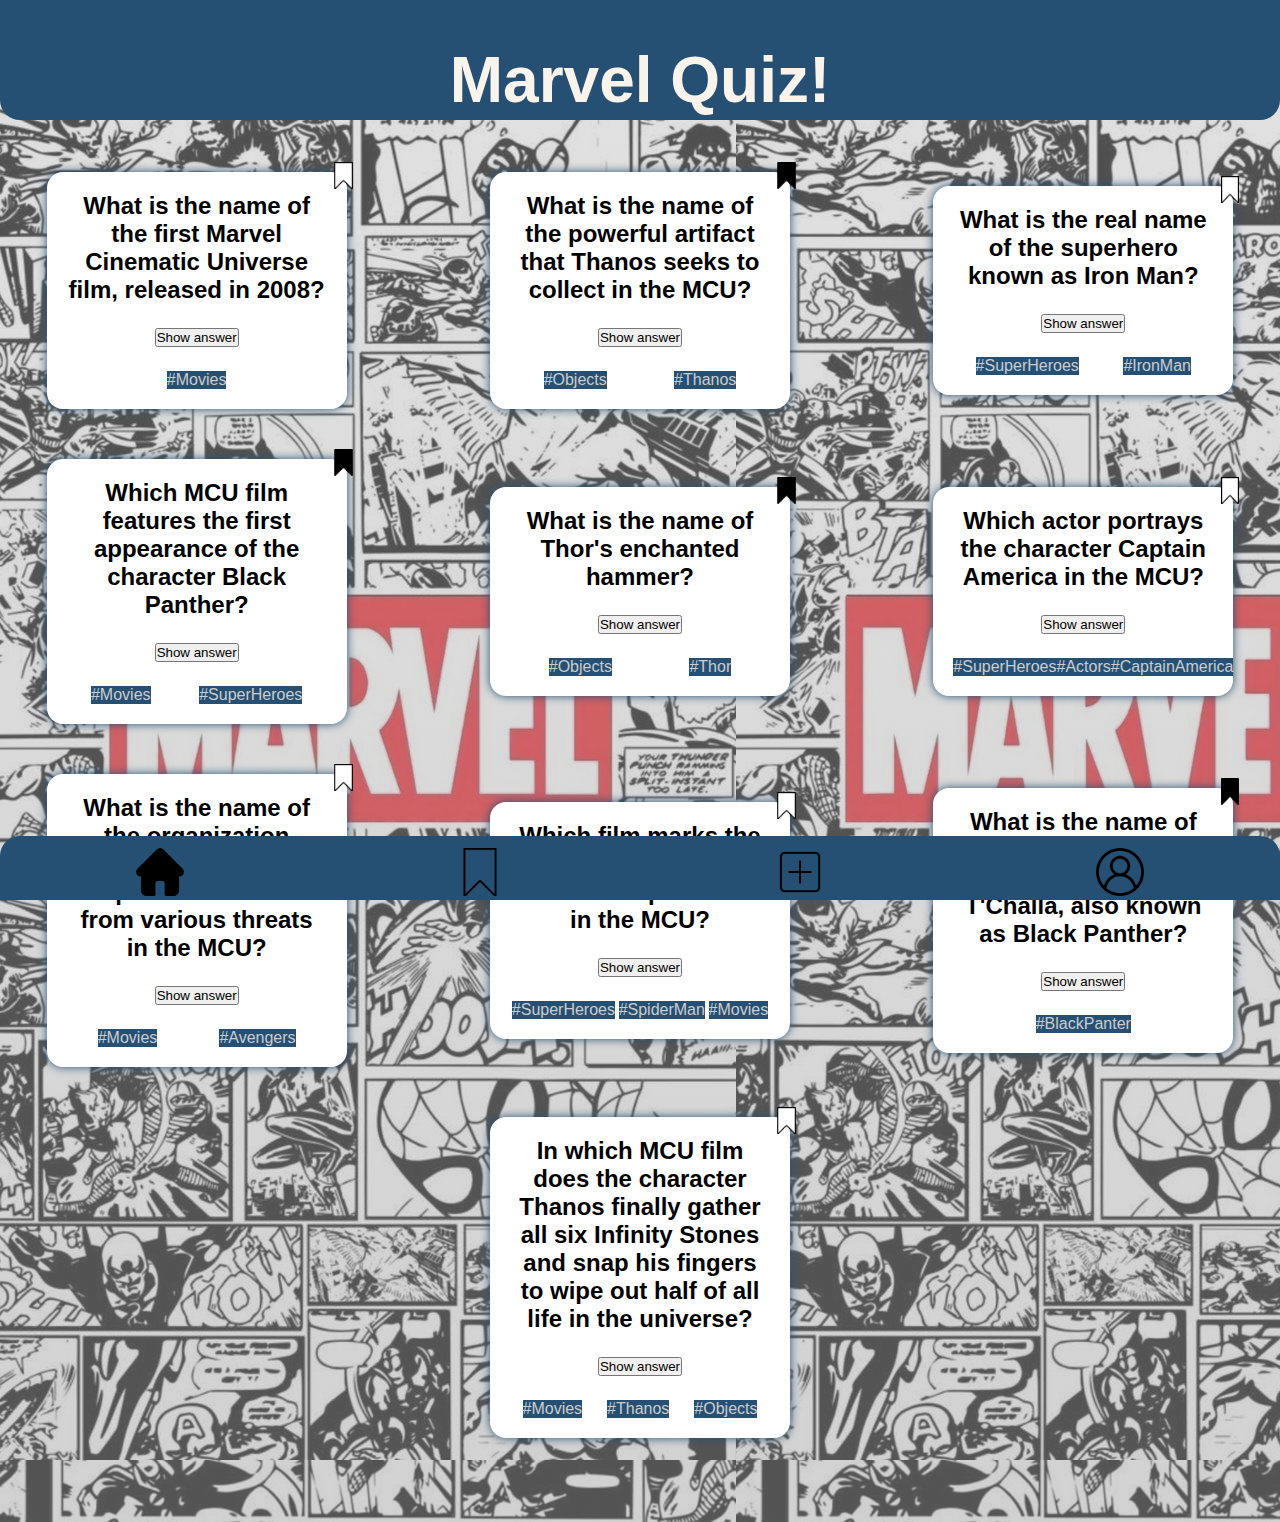
==== commit 780bb63b: "added response css" ====
--- a/index.html
+++ b/index.html
@@ -12,226 +12,228 @@
       <h1 class="app-title">Marvel Quiz!</h1>
     </header>
     <main>
-      <article class="question-card question-1">
-        <button
-          class="question-card__bookmark"
-          id="question-card__bookmark"
-          data-js="question-card__bookmark"
-        >
-          <img
-            src="./resources/bookmark.png"
-            id="Bookmark-1"
-            alt="Bookmark"
-            style="width: 2em; height: 2em"
-          />
-        </button>
-        <h4 class="question-card__question question-1">
-          What is the name of the first Marvel Cinematic Universe film, released
-          in 2008?
-        </h4>
-        <button
-          id="question-card__answer-button"
-          data-js="question-card__answer-button"
-        >
-          <a id="question-card__answer-button">Show answer</a>
-        </button>
-        <div id="question-card__answer-1">Iron Man</div>
-        <ul class="question-card__tags">
-          <li>#Movies</li>
-        </ul>
-      </article>
-      <article class="question-card question-2">
-        <button class="question-card__bookmark">
-          <img
-            src="./resources/bookmark_filled.png"
-            alt="Bookmark"
-            style="width: 2em; height: 2em"
-          />
-        </button>
-        <h4 class="question-card__question question-2">
-          What is the name of the powerful artifact that Thanos seeks to collect
-          in the MCU?
-        </h4>
-        <button id="question-card__answer-button">
-          <a id="question-card__answer-button">Show answer</a>
-        </button>
-        <div id="question-card__answer">Infinity Stones</div>
-        <ul class="question-card__tags">
-          <li>#Objects</li>
-          <li>#Thanos</li>
-        </ul>
-      </article>
-      <article class="question-card question-3">
-        <button class="question-card__bookmark">
-          <img
-            src="./resources/bookmark.png"
-            alt="Bookmark"
-            style="width: 2em; height: 2em"
-          />
-        </button>
-        <h4 class="question-card__question question-3">
-          What is the real name of the superhero known as Iron Man?
-        </h4>
-        <button id="question-card__answer-button">
-          <a id="question-card__answer-button">Show answer</a>
-        </button>
-        <div id="question-card__answer">Tony Stark</div>
-        <ul class="question-card__tags">
-          <li>#SuperHeroes</li>
-          <li>#IronMan</li>
-        </ul>
-      </article>
-      <article class="question-card question-4">
-        <button class="question-card__bookmark">
-          <img
-            src="./resources/bookmark_filled.png"
-            alt="Bookmark"
-            style="width: 2em; height: 2em"
-          />
-        </button>
-        <h4 class="question-card__question question-4">
-          Which MCU film features the first appearance of the character Black
-          Panther?
-        </h4>
-        <button id="question-card__answer-button">
-          <a id="question-card__answer-button">Show answer</a>
-        </button>
-        <div id="question-card__answer">Captain America: Civil War</div>
-        <ul class="question-card__tags">
-          <li>#Movies</li>
-          <li>#SuperHeroes</li>
-        </ul>
-      </article>
-      <article class="question-card question-5">
-        <button class="question-card__bookmark">
-          <img
-            src="./resources/bookmark_filled.png"
-            alt="Bookmark"
-            style="width: 2em; height: 2em"
-          />
-        </button>
-        <h4 class="question-card__question question-5">
-          What is the name of Thor's enchanted hammer?
-        </h4>
-        <button id="question-card__answer-button">
-          <a id="question-card__answer-button">Show answer</a>
-        </button>
-        <div id="question-card__answer">Mjolnir</div>
-        <ul class="question-card__tags">
-          <li>#Objects</li>
-          <li>#Thor</li>
-        </ul>
-      </article>
-      <article class="question-card question-6">
-        <button class="question-card__bookmark">
-          <img
-            src="./resources/bookmark.png"
-            alt="Bookmark"
-            style="width: 2em; height: 2em"
-          />
-        </button>
-        <h4 class="question-card__question question-6">
-          Which actor portrays the character Captain America in the MCU?
-        </h4>
-        <button id="question-card__answer-button">
-          <a id="question-card__answer-button">Show answer</a>
-        </button>
-        <div id="question-card__answer">Chris Evans</div>
-        <ul class="question-card__tags">
-          <li>#SuperHeroes</li>
-          <li>#Actors</li>
-          <li>#CaptainAmerica</li>
-        </ul>
-      </article>
-      <article class="question-card question-7">
-        <button class="question-card__bookmark">
-          <img
-            src="./resources/bookmark.png"
-            alt="Bookmark"
-            style="width: 2em; height: 2em"
-          />
-        </button>
-        <h4 class="question-card__question question-7">
-          What is the name of the organization founded by Nick Fury to protect
-          the Earth from various threats in the MCU?
-        </h4>
-        <button id="question-card__answer-button">
-          <a id="question-card__answer-button">Show answer</a>
-        </button>
-        <div id="question-card__answer">
-          S.H.I.E.L.D. (Strategic Homeland Intervention, Enforcement, and
-          Logistics Division)
-        </div>
-        <ul class="question-card__tags">
-          <li>#Movies</li>
-          <li>#Avengers</li>
-        </ul>
-      </article>
-      <article class="question-card question-8">
-        <button class="question-card__bookmark">
-          <img
-            src="./resources/bookmark.png"
-            alt="Bookmark"
-            style="width: 2em; height: 2em"
-          />
-        </button>
-        <h4 class="question-card__question question-8">
-          Which film marks the first appearance of the character Spider-Man in
-          the MCU?
-        </h4>
-        <button id="question-card__answer-button">
-          <a id="question-card__answer-button">Show answer</a>
-        </button>
-        <div id="question-card__answer">Captain America: Civil War</div>
-        <ul class="question-card__tags">
-          <li>#SuperHeroes</li>
-          <li>#SpiderMan</li>
-          <li>#Movies</li>
-        </ul>
-      </article>
-      <article class="question-card question-9">
-        <button class="question-card__bookmark">
-          <img
-            src="./resources/bookmark_filled.png"
-            alt="Bookmark"
-            style="width: 2em; height: 2em"
-          />
-        </button>
-        <h4 class="question-card__question question-9">
-          What is the name of the fictional African nation ruled by T'Challa,
-          also known as Black Panther?
-        </h4>
-        <button id="question-card__answer-button">
-          <a id="question-card__answer-button">Show answer</a>
-        </button>
-        <div id="question-card__answer">Wakanda</div>
-        <ul class="question-card__tags">
-          <li>#BlackPanter</li>
-        </ul>
-      </article>
-      <article class="question-card question-10">
-        <button class="question-card__bookmark">
-          <img
-            src="./resources/bookmark.png"
-            alt="Bookmark"
-            style="width: 2em; height: 2em"
-          />
-        </button>
-        <h4 class="question-card__question question-10">
-          In which MCU film does the character Thanos finally gather all six
-          Infinity Stones and snap his fingers to wipe out half of all life in
-          the universe?
-        </h4>
-        <button id="question-card__answer-button">
-          <a id="question-card__answer-button">Show answer</a>
-        </button>
-        <div id="question-card__answer">Avengers: Infinity War</div>
-        <ul class="question-card__tags">
-          <li>#Movies</li>
-          <li>#Thanos</li>
-          <li>#Objects</li>
-        </ul>
-      </article>
+      <section class="card-section">
+        <article class="question-card question-1">
+          <button
+            class="question-card__bookmark"
+            id="question-card__bookmark"
+            data-js="question-card__bookmark"
+          >
+            <img
+              src="./resources/bookmark.png"
+              id="Bookmark-1"
+              alt="Bookmark"
+              style="width: 2em; height: 2em"
+            />
+          </button>
+          <h4 class="question-card__question question-1">
+            What is the name of the first Marvel Cinematic Universe film,
+            released in 2008?
+          </h4>
+          <button
+            id="question-card__answer-button"
+            data-js="question-card__answer-button"
+          >
+            <a id="question-card__answer-button">Show answer</a>
+          </button>
+          <div id="question-card__answer-1">Iron Man</div>
+          <ul class="question-card__tags">
+            <li>#Movies</li>
+          </ul>
+        </article>
+        <article class="question-card question-2">
+          <button class="question-card__bookmark">
+            <img
+              src="./resources/bookmark_filled.png"
+              alt="Bookmark"
+              style="width: 2em; height: 2em"
+            />
+          </button>
+          <h4 class="question-card__question question-2">
+            What is the name of the powerful artifact that Thanos seeks to
+            collect in the MCU?
+          </h4>
+          <button id="question-card__answer-button">
+            <a id="question-card__answer-button">Show answer</a>
+          </button>
+          <div id="question-card__answer">Infinity Stones</div>
+          <ul class="question-card__tags">
+            <li>#Objects</li>
+            <li>#Thanos</li>
+          </ul>
+        </article>
+        <article class="question-card question-3">
+          <button class="question-card__bookmark">
+            <img
+              src="./resources/bookmark.png"
+              alt="Bookmark"
+              style="width: 2em; height: 2em"
+            />
+          </button>
+          <h4 class="question-card__question question-3">
+            What is the real name of the superhero known as Iron Man?
+          </h4>
+          <button id="question-card__answer-button">
+            <a id="question-card__answer-button">Show answer</a>
+          </button>
+          <div id="question-card__answer">Tony Stark</div>
+          <ul class="question-card__tags">
+            <li>#SuperHeroes</li>
+            <li>#IronMan</li>
+          </ul>
+        </article>
+        <article class="question-card question-4">
+          <button class="question-card__bookmark">
+            <img
+              src="./resources/bookmark_filled.png"
+              alt="Bookmark"
+              style="width: 2em; height: 2em"
+            />
+          </button>
+          <h4 class="question-card__question question-4">
+            Which MCU film features the first appearance of the character Black
+            Panther?
+          </h4>
+          <button id="question-card__answer-button">
+            <a id="question-card__answer-button">Show answer</a>
+          </button>
+          <div id="question-card__answer">Captain America: Civil War</div>
+          <ul class="question-card__tags">
+            <li>#Movies</li>
+            <li>#SuperHeroes</li>
+          </ul>
+        </article>
+        <article class="question-card question-5">
+          <button class="question-card__bookmark">
+            <img
+              src="./resources/bookmark_filled.png"
+              alt="Bookmark"
+              style="width: 2em; height: 2em"
+            />
+          </button>
+          <h4 class="question-card__question question-5">
+            What is the name of Thor's enchanted hammer?
+          </h4>
+          <button id="question-card__answer-button">
+            <a id="question-card__answer-button">Show answer</a>
+          </button>
+          <div id="question-card__answer">Mjolnir</div>
+          <ul class="question-card__tags">
+            <li>#Objects</li>
+            <li>#Thor</li>
+          </ul>
+        </article>
+        <article class="question-card question-6">
+          <button class="question-card__bookmark">
+            <img
+              src="./resources/bookmark.png"
+              alt="Bookmark"
+              style="width: 2em; height: 2em"
+            />
+          </button>
+          <h4 class="question-card__question question-6">
+            Which actor portrays the character Captain America in the MCU?
+          </h4>
+          <button id="question-card__answer-button">
+            <a id="question-card__answer-button">Show answer</a>
+          </button>
+          <div id="question-card__answer">Chris Evans</div>
+          <ul class="question-card__tags">
+            <li>#SuperHeroes</li>
+            <li>#Actors</li>
+            <li>#CaptainAmerica</li>
+          </ul>
+        </article>
+        <article class="question-card question-7">
+          <button class="question-card__bookmark">
+            <img
+              src="./resources/bookmark.png"
+              alt="Bookmark"
+              style="width: 2em; height: 2em"
+            />
+          </button>
+          <h4 class="question-card__question question-7">
+            What is the name of the organization founded by Nick Fury to protect
+            the Earth from various threats in the MCU?
+          </h4>
+          <button id="question-card__answer-button">
+            <a id="question-card__answer-button">Show answer</a>
+          </button>
+          <div id="question-card__answer">
+            S.H.I.E.L.D. (Strategic Homeland Intervention, Enforcement, and
+            Logistics Division)
+          </div>
+          <ul class="question-card__tags">
+            <li>#Movies</li>
+            <li>#Avengers</li>
+          </ul>
+        </article>
+        <article class="question-card question-8">
+          <button class="question-card__bookmark">
+            <img
+              src="./resources/bookmark.png"
+              alt="Bookmark"
+              style="width: 2em; height: 2em"
+            />
+          </button>
+          <h4 class="question-card__question question-8">
+            Which film marks the first appearance of the character Spider-Man in
+            the MCU?
+          </h4>
+          <button id="question-card__answer-button">
+            <a id="question-card__answer-button">Show answer</a>
+          </button>
+          <div id="question-card__answer">Captain America: Civil War</div>
+          <ul class="question-card__tags">
+            <li>#SuperHeroes</li>
+            <li>#SpiderMan</li>
+            <li>#Movies</li>
+          </ul>
+        </article>
+        <article class="question-card question-9">
+          <button class="question-card__bookmark">
+            <img
+              src="./resources/bookmark_filled.png"
+              alt="Bookmark"
+              style="width: 2em; height: 2em"
+            />
+          </button>
+          <h4 class="question-card__question question-9">
+            What is the name of the fictional African nation ruled by T'Challa,
+            also known as Black Panther?
+          </h4>
+          <button id="question-card__answer-button">
+            <a id="question-card__answer-button">Show answer</a>
+          </button>
+          <div id="question-card__answer">Wakanda</div>
+          <ul class="question-card__tags">
+            <li>#BlackPanter</li>
+          </ul>
+        </article>
+        <article class="question-card question-10">
+          <button class="question-card__bookmark">
+            <img
+              src="./resources/bookmark.png"
+              alt="Bookmark"
+              style="width: 2em; height: 2em"
+            />
+          </button>
+          <h4 class="question-card__question question-10">
+            In which MCU film does the character Thanos finally gather all six
+            Infinity Stones and snap his fingers to wipe out half of all life in
+            the universe?
+          </h4>
+          <button id="question-card__answer-button">
+            <a id="question-card__answer-button">Show answer</a>
+          </button>
+          <div id="question-card__answer">Avengers: Infinity War</div>
+          <ul class="question-card__tags">
+            <li>#Movies</li>
+            <li>#Thanos</li>
+            <li>#Objects</li>
+          </ul>
+        </article>
+      </section>
     </main>
     <footer class="main-footer">
       <nav class="navbar">
--- a/card.css
+++ b/card.css
@@ -14,16 +14,42 @@
   box-shadow: 0px 0px 10px #265073;
 }
 
-.question-card:last-child {
+.card-section {
+  display: flex;
+  justify-content: space-around;
+  align-items: center;
+  gap: 50px;
+  flex-direction: column;
+  margin-top: var(--main-margin-top);
+  margin-bottom: var(--nav-height);
+}
+/* .question-card:last-child {
   margin-bottom: var(--nav-height);
 }
 
 .question-card:first-child {
   margin-top: var(--main-margin-top);
+} */
+
+.question-card__bookmark {
+  position: absolute;
+  top: -12px;
+  right: -12px;
+  background-color: transparent;
+  border-color: transparent;
 }
 
-/* Code from: https://stackoverflow.com/questions/40312901/showing-and-
-hiding-something-with-pure-css-with-show-and-hide-button */
+.question-card__question {
+  display: flex;
+  flex-wrap: wrap;
+  justify-content: center;
+  align-items: flex-start;
+  margin-bottom: 1em;
+}
+
+#question-card__answer-button:target #question-card__answer {
+  display: inline-block;
+}
 
 #question-card__answer {
   display: flex;
@@ -44,18 +70,6 @@
   margin-top: 1em;
 }
 
-#question-card__answer-button:target #question-card__answer {
-  display: inline-block;
-}
-
-.question-card__question {
-  display: flex;
-  flex-wrap: wrap;
-  justify-content: center;
-  align-items: flex-start;
-  margin-bottom: 1em;
-}
-
 ul {
   list-style-type: none;
 }
@@ -72,24 +86,6 @@
   align-self: center;
 }
 
-.question-card__bookmark {
-  position: absolute;
-  top: -12px;
-  right: -12px;
-  background-color: transparent;
-  border-color: transparent;
-}
-
-/* #question-card__answer {
-  display: flex;
-  justify-content: center;
-  width: auto;
-  padding: auto;
-  font-size: 18px;
-  margin-top: 1em;
-  margin-bottom: 1em;
-} */
-
 .question-card__tags {
   display: flex;
   flex-direction: row;
@@ -97,3 +93,39 @@
   align-items: flex-end;
   margin-top: 1em;
 }
+
+@media screen and (min-width: 768px), (orientation: portrait) {
+  :root {
+    --header-brand: 2rem;
+    --header-brand-line-height: 3rem;
+
+    --header-text: 1rem;
+    --header-text-line-height: 1rem;
+
+    --regular-text: 0.9rem;
+    --regular-line-height: 0.8rem;
+  }
+
+  .card-section {
+    display: flex;
+    flex-direction: row;
+    flex-wrap: wrap;
+    justify-content: space-around;
+  }
+}
+
+@media screen and (min-width: 1200px) {
+  :root {
+    --gap: 20px;
+
+    --website-desktop-width: 60%;
+    --header-brand: 2rem;
+    --header-brand-line-height: 3rem;
+
+    --header-text: 1rem;
+    --header-text-line-height: 1rem;
+
+    --regular-text: 0.9rem;
+    --regular-line-height: 0.8rem;
+  }
+}
